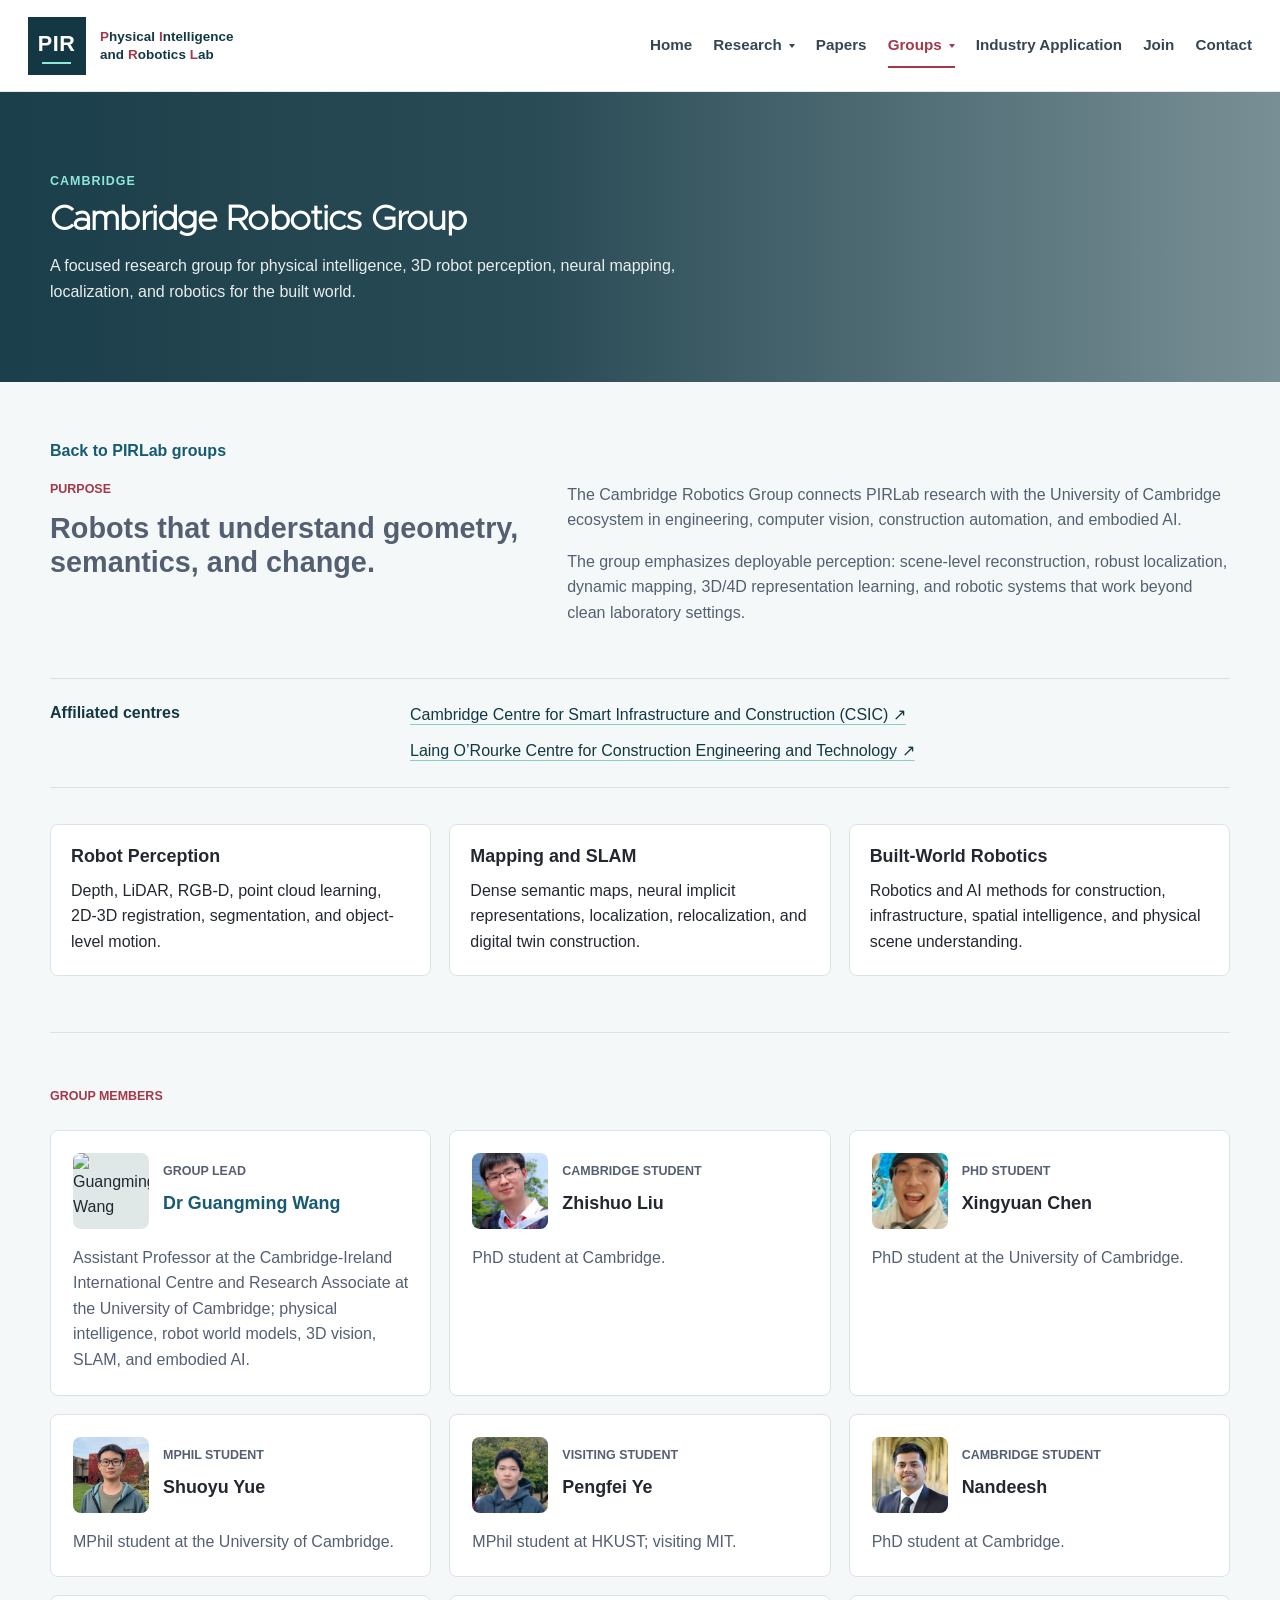
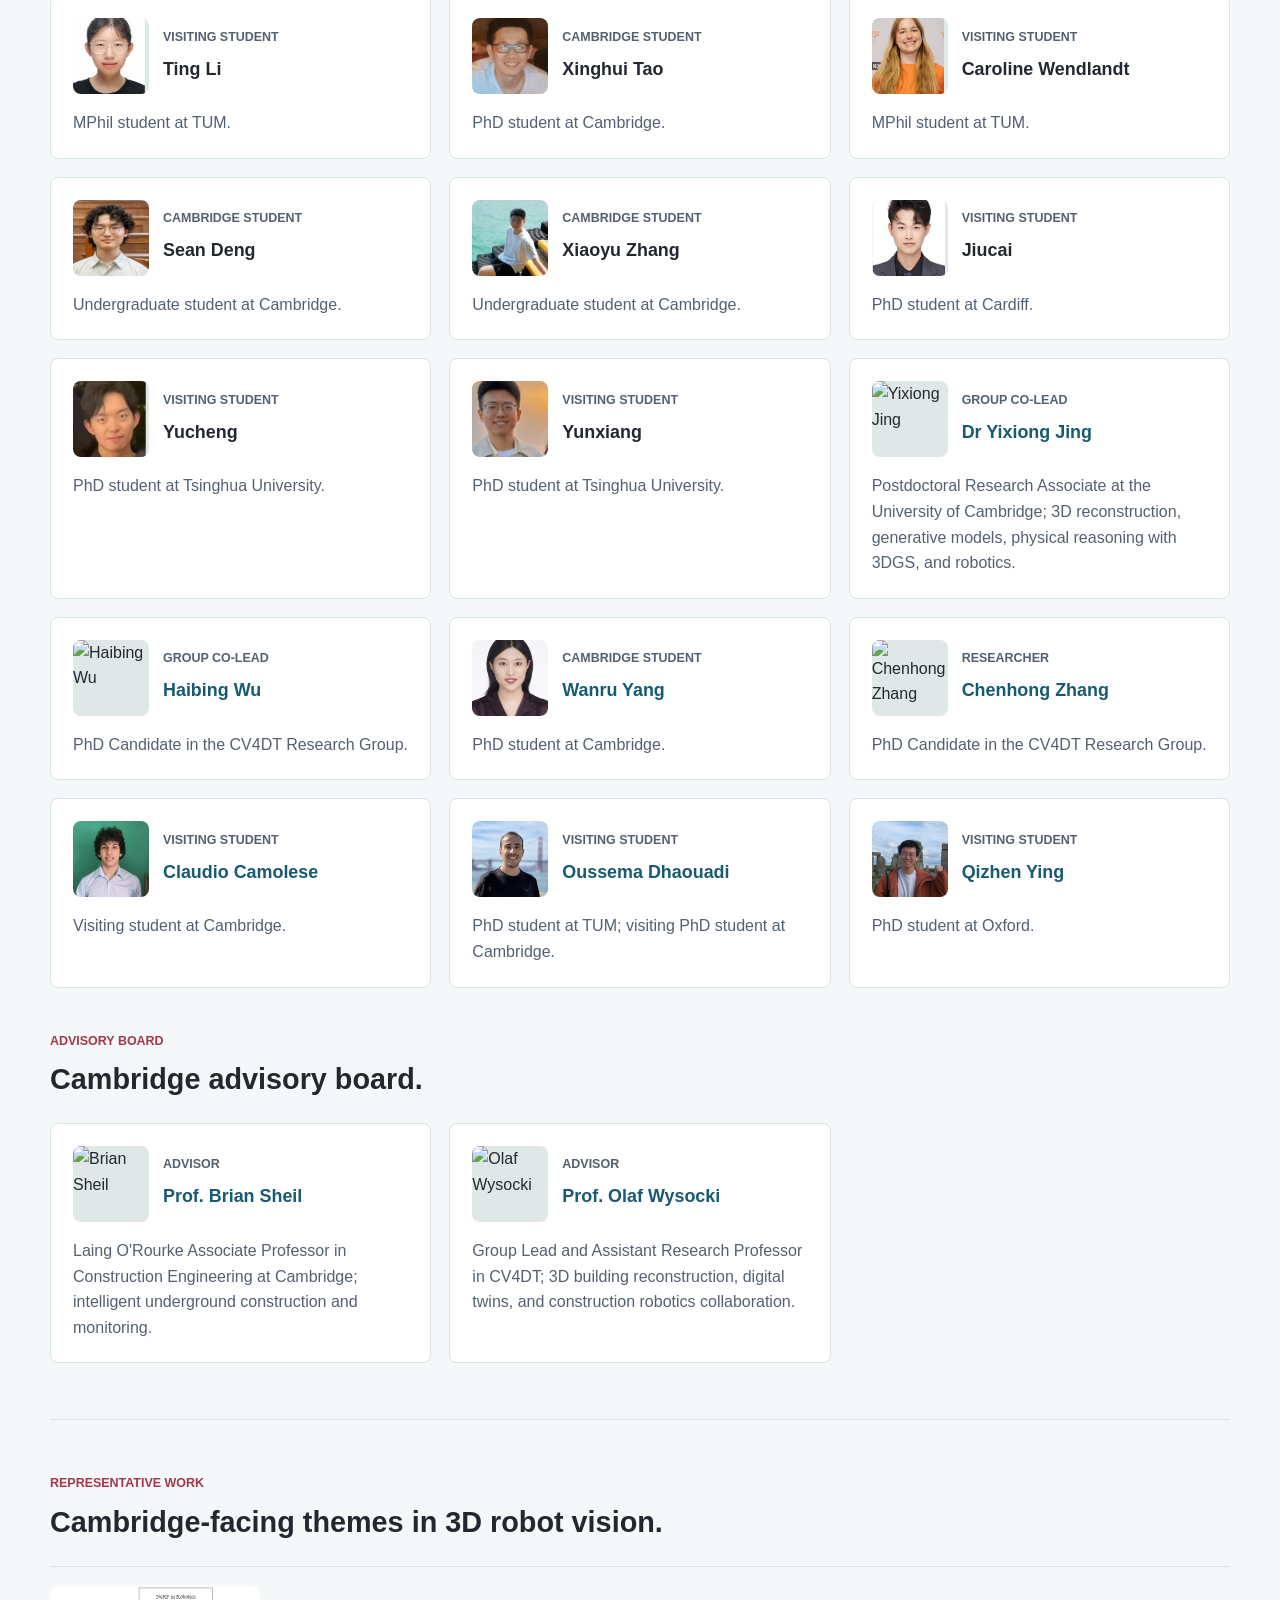
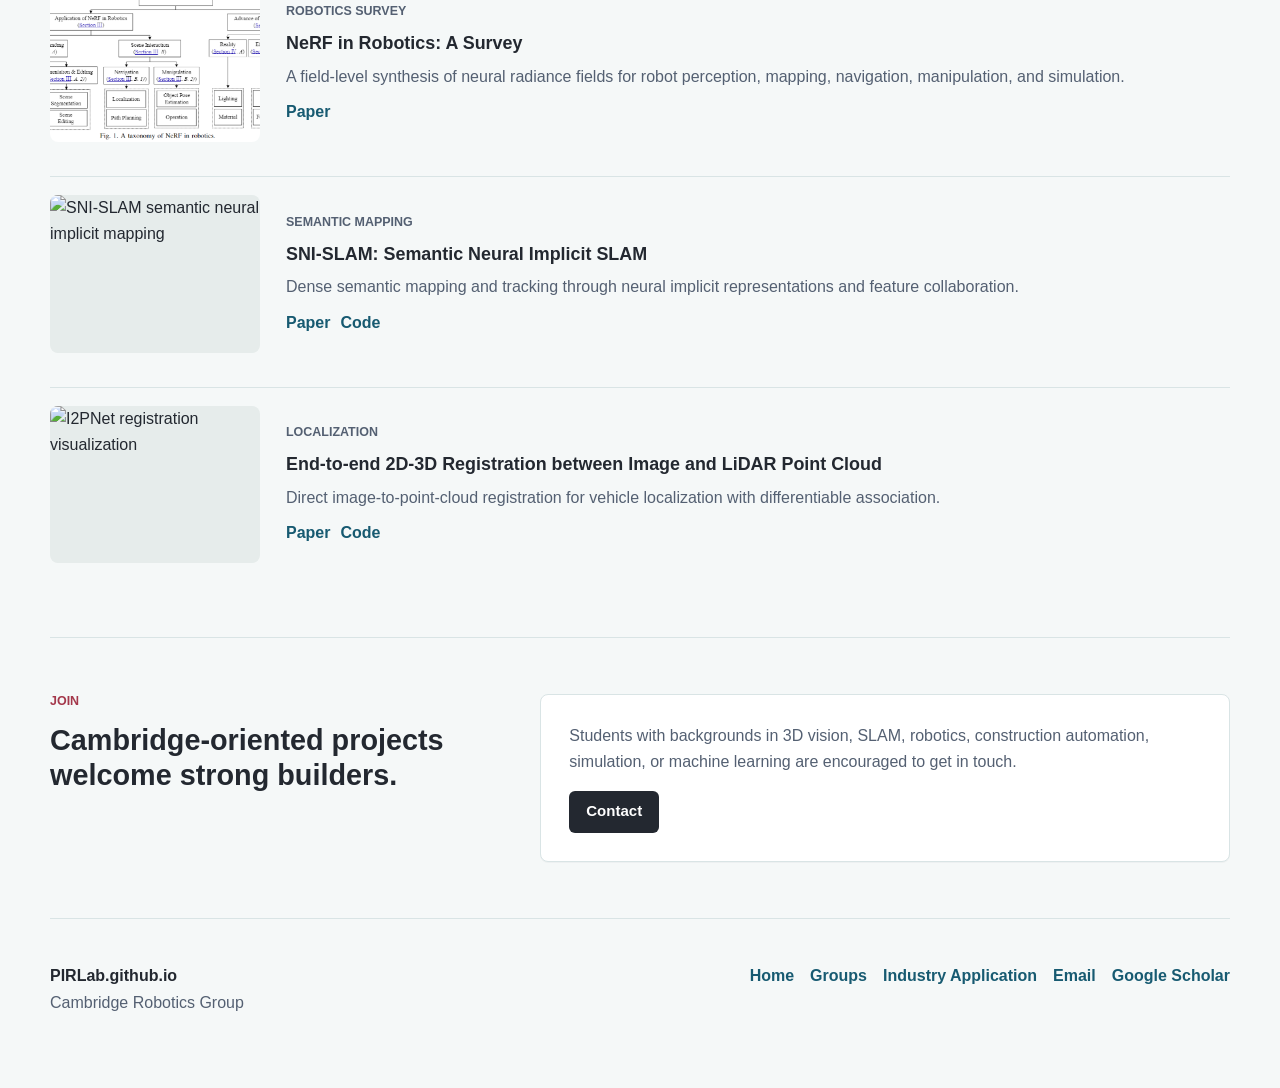
==== cambridge/index.html @ 80511857 "Refine interior page layouts" ====
<!doctype html>
<html lang="en">
<head>
  <meta charset="utf-8">
  <meta name="viewport" content="width=device-width, initial-scale=1">
  <title>Cambridge Robotics Group | PIRLab</title>
  <meta name="description" content="PIRLab Cambridge Robotics Group: 3D robot perception, mapping, localization, construction automation, and physical intelligence.">
  <link rel="icon" type="image/jpg" href="../imgs/UOC_icon.jpg">
  <link rel="stylesheet" href="../site.css?v=interior-layout-20261105">
  <script src="../nav.js" defer></script>
</head>
<body class="page-body">
  <header class="site-header">
    <a class="brand" href="../index.html" aria-label="PIRLab home">
      <span class="brand-mark">PIR</span>
      <span class="brand-text"><span class="brand-name"><b>P</b>hysical <b>I</b>ntelligence</span><span class="brand-name">and <b>R</b>obotics <b>L</b>ab</span></span>
    </a>
    <nav class="site-nav" aria-label="Primary navigation">
      <a href="../index.html">Home</a>
      <details class="nav-dropdown">
        <summary>Research</summary>
        <div class="nav-menu">
          <a href="../research/index.html">Overview</a>
          <a href="../research/stellar-vla/index.html">Stellar VLA</a>
          <a href="../research/roboflow4d/index.html">RoboFlow4D</a>
          <a href="../research/hear/index.html">HEAR</a>
        </div>
      </details>
      <a href="../papers/index.html">Papers</a>
      <details class="nav-dropdown">
        <summary class="nav-current" aria-current="page">Groups</summary>
        <div class="nav-menu">
          <a href="../groups/index.html">Overview</a>
          <a href="../cambridge/index.html">Cambridge Robotics Group</a>
          <a href="../ireland/index.html">Cambridge-Ireland Centre</a>
          <a href="../sjtu/index.html">SJTU Research Group</a>
        </div>
      </details>
      <a href="../industry/index.html">Industry Application</a>
      <a href="../join/index.html">Join</a>
      <a href="../contact/index.html">Contact</a>
    </nav>
  </header>

  <main>
    <section class="page-hero" style="background-image: url('../imgs/research-projects/roboflow4d-pipeline.png');">
      <div class="page-hero-content">
        <p class="eyebrow">Cambridge</p>
        <h1>Cambridge Robotics Group</h1>
        <p class="hero-copy">A focused research group for physical intelligence, 3D robot perception, neural mapping, localization, and robotics for the built world.</p>
      </div>
    </section>

    <section class="section">
      <a class="back-link" href="../groups/index.html">Back to PIRLab groups</a>
      <div class="page-summary">
        <div class="section-header">
          <p class="eyebrow">Purpose</p>
          <h2>Robots that understand geometry, semantics, and change.</h2>
        </div>
        <div>
          <p>The Cambridge Robotics Group connects PIRLab research with the University of Cambridge ecosystem in engineering, computer vision, construction automation, and embodied AI.</p>
          <p>The group emphasizes deployable perception: scene-level reconstruction, robust localization, dynamic mapping, 3D/4D representation learning, and robotic systems that work beyond clean laboratory settings.</p>
        </div>
      </div>
      <div class="affiliations" aria-labelledby="affiliations-title">
        <h2 id="affiliations-title">Affiliated centres</h2>
        <ul>
          <li><a href="https://www-smartinfrastructure.eng.cam.ac.uk/">Cambridge Centre for Smart Infrastructure and Construction (CSIC) <span aria-hidden="true">↗</span></a></li>
          <li><a href="https://www.construction.cam.ac.uk/">Laing O’Rourke Centre for Construction Engineering and Technology <span aria-hidden="true">↗</span></a></li>
        </ul>
      </div>
      <div class="focus-list">
        <div class="focus-item">
          <h3>Robot Perception</h3>
          <p>Depth, LiDAR, RGB-D, point cloud learning, 2D-3D registration, segmentation, and object-level motion.</p>
        </div>
        <div class="focus-item">
          <h3>Mapping and SLAM</h3>
          <p>Dense semantic maps, neural implicit representations, localization, relocalization, and digital twin construction.</p>
        </div>
        <div class="focus-item">
          <h3>Built-World Robotics</h3>
          <p>Robotics and AI methods for construction, infrastructure, spatial intelligence, and physical scene understanding.</p>
        </div>
      </div>
    </section>

    <section class="section">
      <div class="section-header wide">
        <p class="eyebrow">Group Members</p>
      </div>
      <div class="people-grid">
        <article class="person-card">
          <div class="person-top">
            <img src="https://cv4dt.github.io/author/dr-guangming-wang/avatar_hu_804058e6309bee9e.jpg" alt="Guangming Wang" loading="lazy">
            <div>
              <p class="paper-area">Group Lead</p>
              <h3><a href="https://cv4dt.github.io/author/dr-guangming-wang/">Dr Guangming Wang</a></h3>
            </div>
          </div>
          <p>Assistant Professor at the Cambridge-Ireland International Centre and Research Associate at the University of Cambridge; physical intelligence, robot world models, 3D vision, SLAM, and embodied AI.</p>
        </article>
        <article class="person-card">
          <div class="person-top">
            <img src="../members/cambridge-zhishuo.png" alt="Zhishuo Liu" loading="lazy">
            <div>
              <p class="paper-area">Cambridge Student</p>
              <h3>Zhishuo Liu</h3>
            </div>
          </div>
          <p>PhD student at Cambridge.</p>
        </article>
        <article class="person-card"><div class="person-top"><img src="../members/xingyuan-chen.png" alt="Xingyuan Chen" loading="lazy"><div><p class="paper-area">PhD Student</p><h3>Xingyuan Chen</h3></div></div><p>PhD student at the University of Cambridge.</p></article>
        <article class="person-card"><div class="person-top"><img src="../members/shuoyu-yue.jpeg" alt="Shuoyu Yue" loading="lazy"><div><p class="paper-area">MPhil Student</p><h3>Shuoyu Yue</h3></div></div><p>MPhil student at the University of Cambridge.</p></article>
        <article class="person-card"><div class="person-top"><img src="../members/pengfei-ye.png" alt="Pengfei Ye" loading="lazy"><div><p class="paper-area">Visiting Student</p><h3>Pengfei Ye</h3></div></div><p>MPhil student at HKUST; visiting MIT.</p></article>
        <article class="person-card">
          <div class="person-top">
            <img src="../members/cambridge-nandeesh.jpeg" alt="Nandeesh" loading="lazy">
            <div>
              <p class="paper-area">Cambridge Student</p>
              <h3>Nandeesh</h3>
            </div>
          </div>
          <p>PhD student at Cambridge.</p>
        </article>
        <article class="person-card">
          <div class="person-top">
            <img src="../members/cambridge-ting-li.png" alt="Ting Li" loading="lazy">
            <div>
              <p class="paper-area">Visiting Student</p>
              <h3>Ting Li</h3>
            </div>
          </div>
          <p>MPhil student at TUM.</p>
        </article>
        <article class="person-card">
          <div class="person-top">
            <img src="../members/cambridge-xinghui.png" alt="Xinghui Tao" loading="lazy">
            <div>
              <p class="paper-area">Cambridge Student</p>
              <h3>Xinghui Tao</h3>
            </div>
          </div>
          <p>PhD student at Cambridge.</p>
        </article>
        <article class="person-card">
          <div class="person-top">
            <img src="../members/cambridge-caroline.png" alt="Caroline Wendlandt" loading="lazy">
            <div>
              <p class="paper-area">Visiting Student</p>
              <h3>Caroline Wendlandt</h3>
            </div>
          </div>
          <p>MPhil student at TUM.</p>
        </article>
        <article class="person-card">
          <div class="person-top">
            <img src="../members/cambridge-sean.png" alt="Sean Deng" loading="lazy">
            <div>
              <p class="paper-area">Cambridge Student</p>
              <h3>Sean Deng</h3>
            </div>
          </div>
          <p>Undergraduate student at Cambridge.</p>
        </article>
        <article class="person-card">
          <div class="person-top">
            <img src="../members/cambridge-xiaoyu.jpeg" alt="Xiaoyu Zhang" loading="lazy">
            <div>
              <p class="paper-area">Cambridge Student</p>
              <h3>Xiaoyu Zhang</h3>
            </div>
          </div>
          <p>Undergraduate student at Cambridge.</p>
        </article>
        <article class="person-card">
          <div class="person-top">
            <img src="../members/cambridge-jiucai.png" alt="Jiucai" loading="lazy">
            <div>
              <p class="paper-area">Visiting Student</p>
              <h3>Jiucai</h3>
            </div>
          </div>
          <p>PhD student at Cardiff.</p>
        </article>
        <article class="person-card">
          <div class="person-top">
            <img src="../members/cambridge-yucheng.png" alt="Yucheng" loading="lazy">
            <div>
              <p class="paper-area">Visiting Student</p>
              <h3>Yucheng</h3>
            </div>
          </div>
          <p>PhD student at Tsinghua University.</p>
        </article>
        <article class="person-card">
          <div class="person-top">
            <img src="../members/cambridge-yunxiang.png" alt="Yunxiang" loading="lazy">
            <div>
              <p class="paper-area">Visiting Student</p>
              <h3>Yunxiang</h3>
            </div>
          </div>
          <p>PhD student at Tsinghua University.</p>
        </article>
        <article class="person-card">
          <div class="person-top">
            <img src="https://cv4dt.github.io/author/dr-yixiong-jing/avatar_hu_12033c3a55943e00.jpg" alt="Yixiong Jing" loading="lazy">
            <div>
              <p class="paper-area">Group Co-Lead</p>
              <h3><a href="https://cv4dt.github.io/author/dr-yixiong-jing/">Dr Yixiong Jing</a></h3>
            </div>
          </div>
          <p>Postdoctoral Research Associate at the University of Cambridge; 3D reconstruction, generative models, physical reasoning with 3DGS, and robotics.</p>
        </article>
        <article class="person-card">
          <div class="person-top">
            <img src="https://cv4dt.github.io/author/haibing-wu/avatar_hu_262a100f9432b867.jpg" alt="Haibing Wu" loading="lazy">
            <div>
              <p class="paper-area">Group Co-Lead</p>
              <h3><a href="https://cv4dt.github.io/author/haibing-wu/">Haibing Wu</a></h3>
            </div>
          </div>
          <p>PhD Candidate in the CV4DT Research Group.</p>
        </article>
        <article class="person-card">
          <div class="person-top">
            <img src="../members/cambridge-wanru.jpeg" alt="Wanru Yang" loading="lazy">
            <div>
              <p class="paper-area">Cambridge Student</p>
              <h3><a href="https://cv4dt.github.io/author/wanru-yang/">Wanru Yang</a></h3>
            </div>
          </div>
          <p>PhD student at Cambridge.</p>
        </article>
        <article class="person-card">
          <div class="person-top">
            <img src="https://cv4dt.github.io/author/chenhong-zhang/avatar_hu_38dfe75a04b08e99.jpg" alt="Chenhong Zhang" loading="lazy">
            <div>
              <p class="paper-area">Researcher</p>
              <h3><a href="https://cv4dt.github.io/author/chenhong-zhang/">Chenhong Zhang</a></h3>
            </div>
          </div>
          <p>PhD Candidate in the CV4DT Research Group.</p>
        </article>
        <article class="person-card">
          <div class="person-top">
            <img src="../members/cambridge-claudio.png" alt="Claudio Camolese" loading="lazy">
            <div>
              <p class="paper-area">Visiting Student</p>
              <h3><a href="https://cv4dt.github.io/author/claudio-camolese/">Claudio Camolese</a></h3>
            </div>
          </div>
          <p>Visiting student at Cambridge.</p>
        </article>
        <article class="person-card">
          <div class="person-top">
            <img src="../members/cambridge-oussema.png" alt="Oussema Dhaouadi" loading="lazy">
            <div>
              <p class="paper-area">Visiting Student</p>
              <h3><a href="https://cv4dt.github.io/author/oussema-dhaouadi/">Oussema Dhaouadi</a></h3>
            </div>
          </div>
          <p>PhD student at TUM; visiting PhD student at Cambridge.</p>
        </article>
        <article class="person-card">
          <div class="person-top">
            <img src="../members/cambridge-qizhen.png" alt="Qizhen Ying" loading="lazy">
            <div>
              <p class="paper-area">Visiting Student</p>
              <h3><a href="https://cv4dt.github.io/author/qizhen-ying/">Qizhen Ying</a></h3>
            </div>
          </div>
          <p>PhD student at Oxford.</p>
        </article>
      </div>

      <div class="section-header wide">
        <p class="eyebrow">Advisory Board</p>
        <h2>Cambridge advisory board.</h2>
      </div>
      <div class="people-grid">
        <article class="person-card">
          <div class="person-top">
            <img src="https://www.jesus.cam.ac.uk/sites/default/files/styles/person/public/profile/brian_sheil.jpg?h=a26743ac&amp;itok=td-2eaQh" alt="Brian Sheil" loading="lazy">
            <div>
              <p class="paper-area">Advisor</p>
              <h3><a href="https://www.jesus.cam.ac.uk/people/brian-sheil">Prof. Brian Sheil</a></h3>
            </div>
          </div>
          <p>Laing O'Rourke Associate Professor in Construction Engineering at Cambridge; intelligent underground construction and monitoring.</p>
        </article>
        <article class="person-card">
          <div class="person-top">
            <img src="https://cv4dt.github.io/author/dr-olaf-wysocki/avatar_hu_a4e7b0b94ee81e50.jpg" alt="Olaf Wysocki" loading="lazy">
            <div>
              <p class="paper-area">Advisor</p>
              <h3><a href="https://cv4dt.github.io/author/dr-olaf-wysocki/">Prof. Olaf Wysocki</a></h3>
            </div>
          </div>
          <p>Group Lead and Assistant Research Professor in CV4DT; 3D building reconstruction, digital twins, and construction robotics collaboration.</p>
        </article>
      </div>
    </section>

    <section class="section">
      <div class="section-header wide">
        <p class="eyebrow">Representative work</p>
        <h2>Cambridge-facing themes in 3D robot vision.</h2>
      </div>
      <div class="paper-list">
        <article class="paper">
          <img src="../imgs/nerf_in_robotics.png" alt="NeRF in Robotics survey graphic" loading="lazy">
          <div>
            <p class="paper-area">Robotics survey</p>
            <h3>NeRF in Robotics: A Survey</h3>
            <p>A field-level synthesis of neural radiance fields for robot perception, mapping, navigation, manipulation, and simulation.</p>
            <div class="link-row"><a href="https://arxiv.org/abs/2405.01333">Paper</a></div>
          </div>
        </article>
        <article class="paper">
          <img src="../imgs/sem_mapping.gif" alt="SNI-SLAM semantic neural implicit mapping" loading="lazy">
          <div>
            <p class="paper-area">Semantic mapping</p>
            <h3>SNI-SLAM: Semantic Neural Implicit SLAM</h3>
            <p>Dense semantic mapping and tracking through neural implicit representations and feature collaboration.</p>
            <div class="link-row"><a href="https://arxiv.org/abs/2311.11016">Paper</a><a href="https://github.com/IRMVLab/SNI-SLAM">Code</a></div>
          </div>
        </article>
        <article class="paper">
          <img src="../imgs/I2Pnet.gif" alt="I2PNet registration visualization" loading="lazy">
          <div>
            <p class="paper-area">Localization</p>
            <h3>End-to-end 2D-3D Registration between Image and LiDAR Point Cloud</h3>
            <p>Direct image-to-point-cloud registration for vehicle localization with differentiable association.</p>
            <div class="link-row"><a href="https://ieeexplore.ieee.org/abstract/document/11078010/">Paper</a><a href="https://github.com/IRMVLab/I2PNet">Code</a></div>
          </div>
        </article>
      </div>
    </section>

    <section class="section split">
      <div class="section-header">
        <p class="eyebrow">Join</p>
        <h2>Cambridge-oriented projects welcome strong builders.</h2>
      </div>
      <div class="callout">
        <p>Students with backgrounds in 3D vision, SLAM, robotics, construction automation, simulation, or machine learning are encouraged to get in touch.</p>
        <a class="button dark" href="mailto:gw462@cam.ac.uk?subject=Cambridge%20Robotics%20Group">Contact</a>
      </div>
    </section>
  </main>

  <footer class="site-footer">
    <div>
      <p class="footer-brand">PIRLab.github.io</p>
      <p>Cambridge Robotics Group</p>
    </div>
    <div class="footer-links">
      <a href="../index.html">Home</a>
      <a href="../groups/index.html">Groups</a>
      <a href="../industry/index.html">Industry Application</a>
      <a href="mailto:gw462@cam.ac.uk">Email</a>
      <a href="https://scholar.google.com.hk/citations?user=GGHfHSIAAAAJ&hl=en">Google Scholar</a>
    </div>
  </footer>
</body>
</html>
---- site.css ----
@font-face {
  font-family: "Metropolis PIR";
  src: url("fonts/Metropolis-ExtraLight.otf") format("opentype");
  font-weight: 300;
  font-style: normal;
  font-display: swap;
}

:root {
  --ink: #181a1f;
  --muted: #5c636d;
  --paper: #f7f8f7;
  --surface: #ffffff;
  --line: #dde2e1;
  --red: #ba382b;
  --teal: #007c89;
  --green: #3f6b43;
  --blue: #2d5ca8;
  --shadow: 0 18px 45px rgba(16, 24, 32, 0.12);
}

* {
  box-sizing: border-box;
}

html {
  scroll-behavior: smooth;
}

body {
  margin: 0;
  background: var(--paper);
  color: var(--ink);
  font-family: "Inter", "Segoe UI", Arial, sans-serif;
  font-size: 16px;
  line-height: 1.6;
}

img {
  display: block;
  max-width: 100%;
}

a {
  color: inherit;
  text-decoration: none;
}

a:hover,
a:focus-visible {
  color: var(--red);
}

.site-header {
  position: sticky;
  top: 0;
  z-index: 10;
  display: flex;
  align-items: center;
  justify-content: space-between;
  gap: 24px;
  min-height: 72px;
  padding: 14px max(24px, calc((100vw - 1180px) / 2));
  border-bottom: 1px solid rgba(221, 226, 225, 0.82);
  background: rgba(247, 248, 247, 0.94);
  backdrop-filter: blur(12px);
}

.brand {
  display: inline-flex;
  align-items: center;
  gap: 12px;
  min-width: 0;
  font-weight: 700;
}

.brand-mark {
  display: inline-grid;
  place-items: center;
  width: 46px;
  height: 38px;
  border: 1px solid var(--ink);
  border-radius: 6px;
  background: var(--ink);
  color: #fff;
  font-size: 0.84rem;
  letter-spacing: 0;
}

.brand-text {
  max-width: 300px;
  overflow: hidden;
  color: var(--ink);
  font-size: 0.94rem;
  line-height: 1.2;
  text-overflow: ellipsis;
  white-space: nowrap;
}

.site-nav {
  display: flex;
  align-items: center;
  justify-content: flex-end;
  gap: 22px;
  color: var(--muted);
  font-size: 0.92rem;
  font-weight: 600;
}

.site-nav > a,
.nav-dropdown summary {
  display: inline-flex;
  align-items: center;
  min-height: 34px;
}

.nav-dropdown {
  position: relative;
}

.nav-dropdown summary {
  gap: 6px;
  cursor: pointer;
  list-style: none;
}

.nav-dropdown summary::-webkit-details-marker {
  display: none;
}

.nav-dropdown summary:hover,
.nav-dropdown summary:focus-visible {
  color: var(--red);
}

.nav-dropdown summary::after {
  width: 0;
  height: 0;
  border-top: 5px solid currentColor;
  border-right: 4px solid transparent;
  border-left: 4px solid transparent;
  content: "";
}

.nav-menu {
  position: absolute;
  top: calc(100% + 8px);
  right: 0;
  display: grid;
  min-width: 230px;
  padding: 8px;
  border: 1px solid var(--line);
  border-radius: 8px;
  background: var(--surface);
  box-shadow: var(--shadow);
}

.nav-menu a {
  padding: 8px 10px;
  border-radius: 6px;
  color: var(--ink);
  white-space: nowrap;
}

.nav-menu a:hover,
.nav-menu a:focus-visible {
  background: rgba(186, 56, 43, 0.08);
  color: var(--red);
}

.nav-dropdown:not([open]) .nav-menu {
  display: none;
}

.hero,
.page-hero {
  position: relative;
  display: flex;
  align-items: flex-end;
  min-height: 72svh;
  padding: 112px max(24px, calc((100vw - 1180px) / 2)) 72px;
  overflow: hidden;
  color: #fff;
  background-color: #dfe7e7;
  background-image: url("imgs/nerf_in_robotics.png");
  background-position: center;
  background-size: cover;
}

.hero::before,
.page-hero::before {
  position: absolute;
  inset: 0;
  z-index: 1;
  background: linear-gradient(90deg, rgba(9, 13, 19, 0.86) 0%, rgba(9, 13, 19, 0.56) 46%, rgba(9, 13, 19, 0.12) 100%);
  content: "";
}

.hero-media {
  position: absolute;
  inset: 0;
  width: 100%;
  height: 100%;
  object-fit: cover;
}

.page-hero {
  min-height: 54svh;
}

.join-hero {
  min-height: 38svh;
  padding-bottom: 44px;
  background-position: center 72%;
}

.hero-content,
.page-hero-content {
  position: relative;
  z-index: 2;
  width: min(860px, 100%);
}

.eyebrow {
  margin: 0 0 14px;
  color: var(--red);
  font-size: 0.78rem;
  font-weight: 800;
  letter-spacing: 0;
  line-height: 1.2;
  text-transform: uppercase;
}

.hero .eyebrow,
.page-hero .eyebrow {
  color: #ffcfbd;
}

h1,
h2,
h3,
p {
  margin-top: 0;
}

h1 {
  max-width: 940px;
  margin-bottom: 24px;
  font-family: "Metropolis PIR", "Segoe UI", Arial, sans-serif;
  font-size: 6.1rem;
  font-weight: 300;
  letter-spacing: 0;
  line-height: 0.96;
}

h2 {
  margin-bottom: 0;
  font-size: 2.35rem;
  font-weight: 760;
  letter-spacing: 0;
  line-height: 1.08;
}

h3 {
  margin-bottom: 10px;
  font-size: 1.25rem;
  line-height: 1.2;
}

.hero-copy {
  max-width: 690px;
  margin-bottom: 30px;
  color: rgba(255, 255, 255, 0.9);
  font-size: 1.2rem;
  line-height: 1.55;
}

.hero-actions,
.link-row {
  display: flex;
  flex-wrap: wrap;
  align-items: center;
  gap: 10px;
}

.section-actions {
  margin-top: 24px;
}

.button {
  display: inline-flex;
  align-items: center;
  justify-content: center;
  min-height: 42px;
  padding: 10px 16px;
  border: 1px solid transparent;
  border-radius: 6px;
  font-size: 0.94rem;
  font-weight: 750;
  line-height: 1.1;
}

.button.light {
  background: #fff;
  color: var(--ink);
}

.button.dark {
  background: var(--ink);
  color: #fff;
}

.button.outline-light {
  border-color: rgba(255, 255, 255, 0.72);
  color: #fff;
}

.button:hover,
.button:focus-visible {
  border-color: var(--red);
  color: var(--red);
}

.section {
  width: min(1180px, calc(100% - 48px));
  margin: 0 auto;
  padding: 82px 0;
  border-bottom: 1px solid var(--line);
}

.section.intro,
.section.split {
  display: grid;
  grid-template-columns: minmax(260px, 0.85fr) minmax(0, 1.35fr);
  gap: 56px;
  align-items: start;
}

.section-header {
  max-width: 760px;
}

.section-header.wide {
  max-width: 960px;
  margin-bottom: 34px;
}

.overview-copy {
  display: grid;
  grid-template-columns: repeat(2, minmax(0, 1fr));
  gap: 34px;
  max-width: 1040px;
  margin-bottom: 30px;
  color: var(--muted);
}

.direction-flow {
  display: grid;
  grid-template-columns: repeat(3, minmax(0, 1fr));
  gap: 28px;
}

.direction-card {
  position: relative;
  display: block;
  min-height: 245px;
  padding: 26px;
  border: 1px solid var(--line);
  border-radius: 8px;
  background: var(--surface);
  box-shadow: 0 1px 0 rgba(16, 24, 32, 0.03);
}

.direction-card:not(:last-child)::after {
  position: absolute;
  top: 50%;
  right: -24px;
  z-index: 2;
  display: grid;
  width: 20px;
  height: 20px;
  place-items: center;
  border: 1px solid var(--line);
  border-radius: 50%;
  background: var(--paper);
  color: var(--green);
  content: "\2192";
  font-size: 0.82rem;
  font-weight: 900;
  line-height: 1;
  transform: translateY(-50%);
}

.direction-card:hover,
.direction-card:focus-visible {
  border-color: var(--red);
  box-shadow: var(--shadow);
  color: inherit;
}

.direction-card p {
  color: var(--muted);
}

.direction-card p:last-child {
  margin-bottom: 0;
}

.intro-copy {
  columns: 2;
  column-gap: 42px;
  color: var(--muted);
  font-size: 1.02rem;
}

.intro-copy p {
  break-inside: avoid;
}

.research-grid,
.group-grid,
.metrics-grid {
  display: grid;
  grid-template-columns: repeat(3, minmax(0, 1fr));
  gap: 18px;
}

.content-grid {
  display: grid;
  grid-template-columns: repeat(2, minmax(0, 1fr));
  gap: 18px;
}

.research-card,
.group-card,
.metric,
.callout {
  border: 1px solid var(--line);
  border-radius: 8px;
  background: var(--surface);
  box-shadow: 0 1px 0 rgba(16, 24, 32, 0.03);
}

.research-card {
  overflow: hidden;
}

.research-card img,
.research-card video {
  width: 100%;
  height: 210px;
  object-fit: cover;
  background: #dfe7e7;
}

.research-card video {
  display: block;
}

.research-card div {
  padding: 24px;
}

.research-card p,
.group-card p,
.paper p,
.callout p,
.leader p,
.metric p {
  color: var(--muted);
}

.research-card a,
.link-row a,
.footer-links a {
  color: var(--blue);
  font-weight: 750;
}

.topic-index,
.group-card span,
.paper-area {
  display: block;
  margin-bottom: 10px;
  color: var(--teal);
  font-size: 0.78rem;
  font-weight: 820;
  letter-spacing: 0;
  text-transform: uppercase;
}

.leader {
  display: grid;
  grid-template-columns: 190px minmax(0, 1fr);
  gap: 28px;
  align-items: start;
}

.leader img {
  width: 190px;
  aspect-ratio: 1;
  border-radius: 8px;
  object-fit: cover;
  box-shadow: var(--shadow);
}

.paper-list {
  display: grid;
  gap: 16px;
  margin-top: 18px;
}

.paper-list + .paper-list {
  margin-top: 32px;
}

.paper {
  display: grid;
  grid-template-columns: 210px minmax(0, 1fr);
  gap: 26px;
  align-items: center;
  padding: 18px 0;
  border-top: 1px solid var(--line);
}

.paper img {
  width: 210px;
  aspect-ratio: 4 / 3;
  border-radius: 8px;
  object-fit: cover;
  background: #e6eceb;
}

.paper h3 {
  margin-bottom: 8px;
  font-size: 1.16rem;
}

.paper p {
  margin-bottom: 10px;
}

.selected-work-grid,
.case-grid,
.member-grid {
  display: grid;
  grid-template-columns: repeat(3, minmax(0, 1fr));
  gap: 18px;
}

.selected-work-grid {
  grid-template-columns: repeat(2, minmax(0, 1fr));
}

.selected-work-grid.three {
  grid-template-columns: repeat(3, minmax(0, 1fr));
}

.project-media-grid {
  display: grid;
  grid-template-columns: repeat(3, minmax(0, 1fr));
  gap: 18px;
}

.project-media-grid.four {
  grid-template-columns: repeat(4, minmax(0, 1fr));
}

.selected-work-card,
.case-card,
.member-card {
  overflow: hidden;
  border: 1px solid var(--line);
  border-radius: 8px;
  background: var(--surface);
}

.selected-work-card img,
.selected-work-card video {
  width: 100%;
  aspect-ratio: 16 / 9;
  object-fit: cover;
  background: #dfe7e7;
}

.selected-work-card video {
  display: block;
}

.selected-work-copy,
.case-card,
.member-card {
  padding: 22px;
}

.people-grid,
.alumni-grid {
  display: grid;
  grid-template-columns: repeat(3, minmax(0, 1fr));
  gap: 18px;
}

.people-grid + .section-header,
.alumni-grid + .section-header {
  margin-top: 46px;
}

.person-card,
.alumni-card {
  padding: 22px;
  border: 1px solid var(--line);
  border-radius: 8px;
  background: var(--surface);
}

.person-top {
  display: flex;
  align-items: center;
  gap: 14px;
  margin-bottom: 16px;
}

.person-top img,
.avatar-initials {
  flex: 0 0 auto;
  width: 76px;
  height: 76px;
  border-radius: 8px;
  background: #dfe7e7;
  object-fit: cover;
}

.avatar-initials {
  display: inline-grid;
  place-items: center;
  background: var(--ink);
  color: #fff;
  font-weight: 850;
}

.person-card h3,
.alumni-card h3 {
  margin-bottom: 4px;
}

.person-card p,
.alumni-card p {
  color: var(--muted);
}

.person-card a,
.alumni-card a {
  color: var(--blue);
  font-weight: 750;
}

.person-card p:last-child,
.alumni-card p:last-child {
  margin-bottom: 0;
}

.selected-work-copy p,
.case-card p,
.member-card p,
.publication-list p {
  color: var(--muted);
}

.selected-work-copy h3,
.case-card h3,
.member-card h3 {
  margin-bottom: 8px;
}

.publication-list {
  display: grid;
  gap: 0;
  margin: 24px 0 0;
  padding: 0;
  list-style: none;
  border-top: 1px solid var(--line);
}

.publication-list li {
  display: grid;
  grid-template-columns: 92px minmax(0, 1fr);
  gap: 20px;
  padding: 18px 0;
  border-bottom: 1px solid var(--line);
}

.pub-year {
  display: inline-flex;
  align-items: center;
  justify-content: center;
  width: 76px;
  min-height: 32px;
  border: 1px solid var(--line);
  border-radius: 6px;
  background: var(--surface);
  color: var(--green);
  font-size: 0.82rem;
  font-weight: 850;
  line-height: 1;
}

.pub-kind {
  display: inline-flex;
  margin-bottom: 8px;
  color: var(--teal);
  font-size: 0.76rem;
  font-weight: 820;
  letter-spacing: 0;
  text-transform: uppercase;
}

.publication-list strong {
  display: block;
  margin-bottom: 6px;
  color: var(--ink);
  line-height: 1.28;
}

.publication-list a {
  color: var(--blue);
}

.publication-list p {
  margin-bottom: 0;
}

.publication-list .pub-venue {
  margin-top: 6px;
  color: var(--green);
  font-weight: 700;
}

.publication-list .pub-links {
  display: flex;
  flex-wrap: wrap;
  gap: 10px;
  margin-top: 8px;
  font-weight: 750;
}

.result-table-wrap {
  overflow-x: auto;
  border: 1px solid var(--line);
  border-radius: 8px;
  background: var(--surface);
}

.result-table {
  width: 100%;
  min-width: 720px;
  border-collapse: collapse;
  font-size: 0.92rem;
}

.result-table th,
.result-table td {
  padding: 12px 14px;
  border-bottom: 1px solid var(--line);
  text-align: left;
  white-space: nowrap;
}

.result-table th {
  color: var(--green);
  font-weight: 850;
}

.result-table tr:last-child td {
  border-bottom: 0;
}

.group-card {
  min-height: 245px;
  padding: 26px;
  transition: transform 160ms ease, box-shadow 160ms ease, border-color 160ms ease;
}

.group-card:hover,
.group-card:focus-visible {
  border-color: var(--red);
  box-shadow: var(--shadow);
  color: inherit;
  transform: translateY(-2px);
}

.callout {
  padding: 28px;
}

.timeline {
  display: grid;
  gap: 0;
  margin: 30px 0 0;
  padding: 0;
  list-style: none;
  border-top: 1px solid var(--line);
}

.timeline li {
  display: grid;
  grid-template-columns: 120px minmax(0, 1fr);
  gap: 22px;
  padding: 18px 0;
  border-bottom: 1px solid var(--line);
}

.timeline time {
  color: var(--green);
  font-weight: 800;
}

.site-footer {
  display: flex;
  justify-content: space-between;
  gap: 24px;
  width: min(1180px, calc(100% - 48px));
  margin: 0 auto;
  padding: 44px 0 56px;
  color: var(--muted);
}

.footer-brand {
  margin-bottom: 2px;
  color: var(--ink);
  font-weight: 850;
}

.footer-links {
  display: flex;
  flex-wrap: wrap;
  justify-content: flex-end;
  gap: 16px;
}

.page-body .section:first-of-type {
  border-top: 0;
}

.page-summary {
  display: grid;
  grid-template-columns: 1fr 1fr;
  gap: 38px;
  color: var(--muted);
}

.focus-list {
  display: grid;
  grid-template-columns: repeat(3, minmax(0, 1fr));
  gap: 18px;
  margin-top: 30px;
}

.focus-item {
  padding: 22px;
  border: 1px solid var(--line);
  border-radius: 8px;
  background: var(--surface);
}

.metric {
  padding: 22px;
}

.metric strong {
  display: block;
  margin-bottom: 8px;
  color: var(--ink);
  font-size: 1.65rem;
  line-height: 1;
}

.back-link {
  display: inline-flex;
  margin-bottom: 18px;
  color: var(--blue);
  font-weight: 760;
}

.content-block {
  padding: 24px;
  border: 1px solid var(--line);
  border-radius: 8px;
  background: var(--surface);
}

.content-block p:last-child,
.focus-item p:last-child,
.callout p:last-child,
.metric p:last-child {
  margin-bottom: 0;
}

.nav-current {
  color: var(--ink);
}

@media (max-width: 940px) {
  .site-header {
    align-items: flex-start;
    flex-direction: column;
    gap: 12px;
    padding: 14px 24px;
  }

  .site-nav {
    width: 100%;
    justify-content: flex-start;
    flex-wrap: wrap;
    gap: 14px;
    padding-bottom: 4px;
  }

  .nav-menu {
    right: auto;
    left: 0;
  }

  h1 {
    font-size: 4rem;
  }

  h2 {
    font-size: 1.95rem;
  }

  .section.intro,
  .section.split,
  .leader,
  .page-summary,
  .overview-copy,
  .direction-flow {
    grid-template-columns: 1fr;
  }

  .direction-card:not(:last-child)::after {
    top: auto;
    right: 50%;
    bottom: -24px;
    transform: translateX(50%) rotate(90deg);
  }

  .intro-copy {
    columns: 1;
  }

  .research-grid,
  .group-grid,
  .metrics-grid,
  .focus-list,
  .content-grid,
  .selected-work-grid,
  .selected-work-grid.three,
  .project-media-grid,
  .project-media-grid.four,
  .case-grid,
  .member-grid,
  .people-grid,
  .alumni-grid {
    grid-template-columns: 1fr;
  }

  .paper {
    grid-template-columns: 160px minmax(0, 1fr);
  }

  .publication-list li {
    grid-template-columns: 1fr;
    gap: 8px;
  }

  .paper img {
    width: 160px;
  }
}

@media (max-width: 640px) {
  body {
    font-size: 15px;
  }

  .brand-text {
    max-width: 220px;
  }

  .hero,
  .page-hero {
    min-height: 64svh;
    padding: 112px 24px 48px;
  }

  .join-hero {
    min-height: 40svh;
    background-position: center 74%;
  }

  h1 {
    font-size: 2.75rem;
  }

  .hero-copy {
    font-size: 1rem;
  }

  .section {
    width: calc(100% - 32px);
    padding: 58px 0;
  }

  .paper {
    grid-template-columns: 1fr;
    gap: 14px;
  }

  .paper img {
    width: 100%;
  }

  .timeline li {
    grid-template-columns: 1fr;
    gap: 4px;
  }

  .site-footer {
    flex-direction: column;
    width: calc(100% - 32px);
  }

  .footer-links {
    justify-content: flex-start;
  }
}

/* Shared navigation and PIRLab identity. */
.site-header {
  min-height: 82px;
  gap: 28px;
  padding-top: 13px;
  padding-bottom: 13px;
  border-bottom: 1px solid #dfe3da;
  background: rgba(249, 248, 243, .97);
}
.brand { flex: 0 0 auto; gap: 11px; }
.brand-mark {
  position: relative;
  display: inline-flex;
  align-items: center;
  justify-content: center;
  width: 74px;
  height: 50px;
  border: 0;
  border-radius: 2px;
  background: #263a30;
  color: #fff;
  font-family: Georgia, 'Times New Roman', serif;
  font-size: 1.65rem;
  font-weight: 700;
  letter-spacing: -.07em;
  padding-right: 7px;
}
.brand-mark::after {
  position: absolute;
  right: 8px;
  bottom: 10px;
  width: 5px;
  height: 5px;
  border-radius: 50%;
  background: #d59079;
  content: '';
}
.brand-text {
  max-width: 220px;
  white-space: normal;
  overflow: visible;
  color: #2a3930;
  font-size: .94rem;
  font-weight: 700;
  letter-spacing: 0;
  line-height: 1.2;
}
.site-nav { gap: clamp(12px, 1.5vw, 21px); color: #5b665e; font-size: .81rem; font-weight: 650; }
.site-nav > a, .nav-dropdown summary { position: relative; min-height: 40px; white-space: nowrap; }
.site-nav > a:hover, .site-nav > a:focus-visible, .nav-dropdown summary:hover, .nav-dropdown summary:focus-visible { color: #9d4e3e; }
.site-nav > .nav-current, .nav-dropdown summary.nav-current { color: #263a30; }
.site-nav > .nav-current::after, .nav-dropdown summary.nav-current::before {
  position: absolute; right: 0; bottom: 1px; left: 0; height: 2px; background: #bd6955; content: '';
}
.nav-dropdown summary::after { border-top-width: 4px; border-right-width: 3px; border-left-width: 3px; }
.nav-menu { top: calc(100% + 4px); border: 1px solid #dce3da; border-radius: 2px; background: #fbfaf7; box-shadow: 0 12px 30px rgba(38, 58, 48, .12); }
.nav-menu a { border-radius: 0; }
.nav-menu a.nav-current { color: #9d4e3e; }
@media (max-width: 1100px) {
  .site-header { align-items: flex-start; flex-direction: column; gap: 8px; padding: 12px 24px; }
  .site-nav { width: 100%; justify-content: flex-start; flex-wrap: wrap; gap: 6px 17px; padding-bottom: 0; }
  .site-nav > a, .nav-dropdown summary { min-height: 32px; }
}
@media (max-width: 640px) {
  .site-header { position: relative; gap: 8px; padding: 12px 16px 10px; }
  .brand-mark { width: 68px; height: 46px; font-size: 1.5rem; }
  .brand-mark::after { right: 7px; bottom: 9px; }
  .brand-text { max-width: 205px; font-size: .94rem; }
  .site-nav { gap: 2px 15px; font-size: .75rem; }
  .site-nav > a, .nav-dropdown summary { min-height: 32px; }
}
@media (max-width: 1100px) {
  .site-nav > .nav-dropdown:last-of-type .nav-menu { left: auto; right: 0; }
}

/* Navigation and PIRLab wordmark */
.site-header {
  min-height: 92px;
  padding: 14px max(28px, calc((100vw - 1280px) / 2));
  gap: 26px;
  border-bottom: 1px solid #e8e9ea;
  background: rgba(255, 255, 255, .98);
}
.brand { display: inline-flex; gap: 14px; align-items: center; }
.brand-mark {
  width: 58px;
  height: 58px;
  flex: 0 0 58px;
  padding: 0 1px 3px 0;
  border: 1px solid #253a4d;
  border-radius: 0;
  background: #263b4d;
  color: #fff;
  font-family: 'Avenir Next', Avenir, 'Helvetica Neue', Arial, sans-serif;
  font-size: 1.35rem;
  font-weight: 700;
  letter-spacing: .025em;
}
.brand-mark::after { right: 14px; bottom: 10px; width: 29px; height: 2px; border-radius: 0; background: #ba5560; }
.brand-text {
  display: flex;
  flex-direction: column;
  max-width: none;
  color: #293849;
  font-family: 'Avenir Next', Avenir, 'Helvetica Neue', Arial, sans-serif;
  font-size: .84rem;
  font-weight: 650;
  letter-spacing: .005em;
  line-height: 1.32;
}
.brand-name { display: block; white-space: nowrap; }
.brand-name b { color: #a4384b; font-weight: 800; }
.site-nav { gap: clamp(15px, 1.65vw, 25px); color: #303b45; font-family: 'Avenir Next', Avenir, 'Helvetica Neue', Arial, sans-serif; font-size: .95rem; font-weight: 650; }
.site-nav > a, .nav-dropdown summary { min-height: 46px; }
.site-nav > a:hover, .site-nav > a:focus-visible, .nav-dropdown summary:hover, .nav-dropdown summary:focus-visible { color: #a4384b; }
.site-nav > .nav-current, .nav-dropdown summary.nav-current { color: #a4384b; }
.site-nav > .nav-current::after, .nav-dropdown summary.nav-current::before { height: 2px; bottom: 1px; background: #a4384b; }
.nav-dropdown summary { gap: 7px; }
.nav-dropdown summary::after { border-top-color: currentColor; transition: transform .2s ease; }
.nav-dropdown[open] summary::after { transform: rotate(180deg); }
.nav-menu { top: 100%; min-width: 238px; padding: 9px 0; border: 1px solid #e5e8ea; border-top: 3px solid #a4384b; background: #fff; box-shadow: 0 14px 35px rgba(26, 39, 51, .13); }
.nav-menu a { padding: 10px 17px; color: #344657; font-size: .875rem; line-height: 1.35; }
.nav-menu a:hover, .nav-menu a:focus-visible { color: #a4384b; background: #f7f4f4; }
@media (hover: hover) {
  .nav-dropdown:hover summary { color: #a4384b; }
  .nav-dropdown:hover summary::after { transform: rotate(180deg); }
}
@media (max-width: 1100px) {
  .site-header { min-height: 0; padding: 14px 24px 10px; gap: 8px; }
  .site-nav { gap: 3px 20px; }
  .site-nav > a, .nav-dropdown summary { min-height: 38px; }
}
@media (max-width: 640px) {
  .site-header { padding: 12px 16px 9px; }
  .brand-mark { width: 52px; height: 52px; flex-basis: 52px; font-size: 1.2rem; }
  .brand-mark::after { width: 25px; right: 13px; bottom: 9px; }
  .brand-text { max-width: none; font-size: .76rem; }
  .site-nav { gap: 1px 16px; font-size: .875rem; }
  .site-nav > a, .nav-dropdown summary { min-height: 34px; }
}

/* The dropdown starts under its heading; keep the text crisp over a soft surface. */
.nav-menu { left: 0; right: auto; background: rgba(255, 255, 255, .91); backdrop-filter: blur(14px); }
.nav-menu a { font-weight: 400; }
@media (max-width: 640px) {
  .site-nav > .nav-dropdown:last-of-type .nav-menu { left: auto; right: 0; }
}
@media (min-width: 641px) {
  .site-nav > .nav-dropdown:last-of-type .nav-menu { left: 0; right: auto; }
}

/* PIRLab palette inspired by Cambridge's blue and crest colours. */
:root {
  --ink: #232830;
  --muted: #546072;
  --paper: #f5f8f8;
  --surface: #ffffff;
  --line: #d9e4e5;
  --red: #a4384b;
  --teal: #12626b;
  --green: #12626b;
  --blue: #175a71;
  --pir-navy: #133844;
  --pir-cambridge-blue: #8ee8d8;
  --pir-light-blue: #e8f4f2;
  --pir-crest: #a4384b;
}
.brand-mark { background: var(--pir-navy); border-color: var(--pir-navy); }
.brand-mark::after { background: var(--pir-cambridge-blue); }
.brand-text { color: var(--pir-navy); }
.site-nav { color: #344653; }
.nav-menu { border-top-color: var(--pir-crest); }

/* Group affiliations */
.affiliations {
  display: grid;
  grid-template-columns: minmax(150px, .8fr) 2fr;
  gap: 18px 32px;
  margin: 36px 0;
  padding: 24px 0;
  border-top: 1px solid #d9e2e2;
  border-bottom: 1px solid #d9e2e2;
}
.affiliations h2 { margin: 0; color: #133844; font-size: 1rem; }
.affiliations ul { display: grid; gap: 12px; margin: 0; padding: 0; list-style: none; }
.affiliations li { color: #344653; line-height: 1.5; }
.affiliations a { color: #133844; text-decoration: underline; text-decoration-color: #8acfc4; text-underline-offset: 4px; }
.affiliations a:hover, .affiliations a:focus-visible { color: #a4384b; }
@media (max-width: 640px) {
  .affiliations { grid-template-columns: 1fr; gap: 12px; }
}

/* Compact editorial layout for interior pages. */
.page-body .page-hero {
  min-height: 290px;
  padding: 52px max(24px, calc((100vw - 1180px) / 2)) 48px;
  align-items: center;
  background-position: center;
}
.page-body .page-hero::before {
  background: linear-gradient(90deg, rgba(19, 56, 68, .96) 0%, rgba(19, 56, 68, .89) 42%, rgba(19, 56, 68, .50) 100%);
}
.page-body .page-hero-content { width: min(760px, 100%); }
.page-body .page-hero .eyebrow { margin-bottom: 12px; color: #8ee8d8; letter-spacing: .08em; }
.page-body .page-hero h1 {
  max-width: 760px;
  margin-bottom: 14px;
  font-size: clamp(1.85rem, 2.7vw, 2.55rem);
  font-weight: 600;
  line-height: 1.12;
  letter-spacing: -.025em;
}
.page-body .page-hero .hero-copy {
  max-width: 670px;
  margin-bottom: 0;
  font-size: 1rem;
  line-height: 1.6;
}
.page-body .page-hero .hero-actions { margin-top: 22px; }
.page-body .section { padding-top: 56px; padding-bottom: 56px; }
.page-body .section h2 { font-size: clamp(1.5rem, 2.25vw, 2rem); line-height: 1.2; }
.page-body .section .affiliations h2 { font-size: 1rem; }
.page-body .section h3 { font-size: 1.12rem; line-height: 1.3; }
.page-body .section-header.wide { margin-bottom: 26px; }
.page-body .page-summary { grid-template-columns: minmax(0, .9fr) minmax(0, 1.25fr); gap: 40px; }
.page-body .focus-item { padding: 20px; }
@media (max-width: 940px) {
  .page-body .page-summary { grid-template-columns: 1fr; gap: 22px; }
}
@media (max-width: 640px) {
  .page-body .page-hero { min-height: 230px; padding: 38px 20px; }
  .page-body .page-hero h1 { font-size: clamp(1.7rem, 7vw, 2rem); }
  .page-body .page-hero .hero-copy { font-size: .95rem; }
  .page-body .section { padding-top: 40px; padding-bottom: 40px; }
  .page-body .section h2 { font-size: 1.5rem; }
}
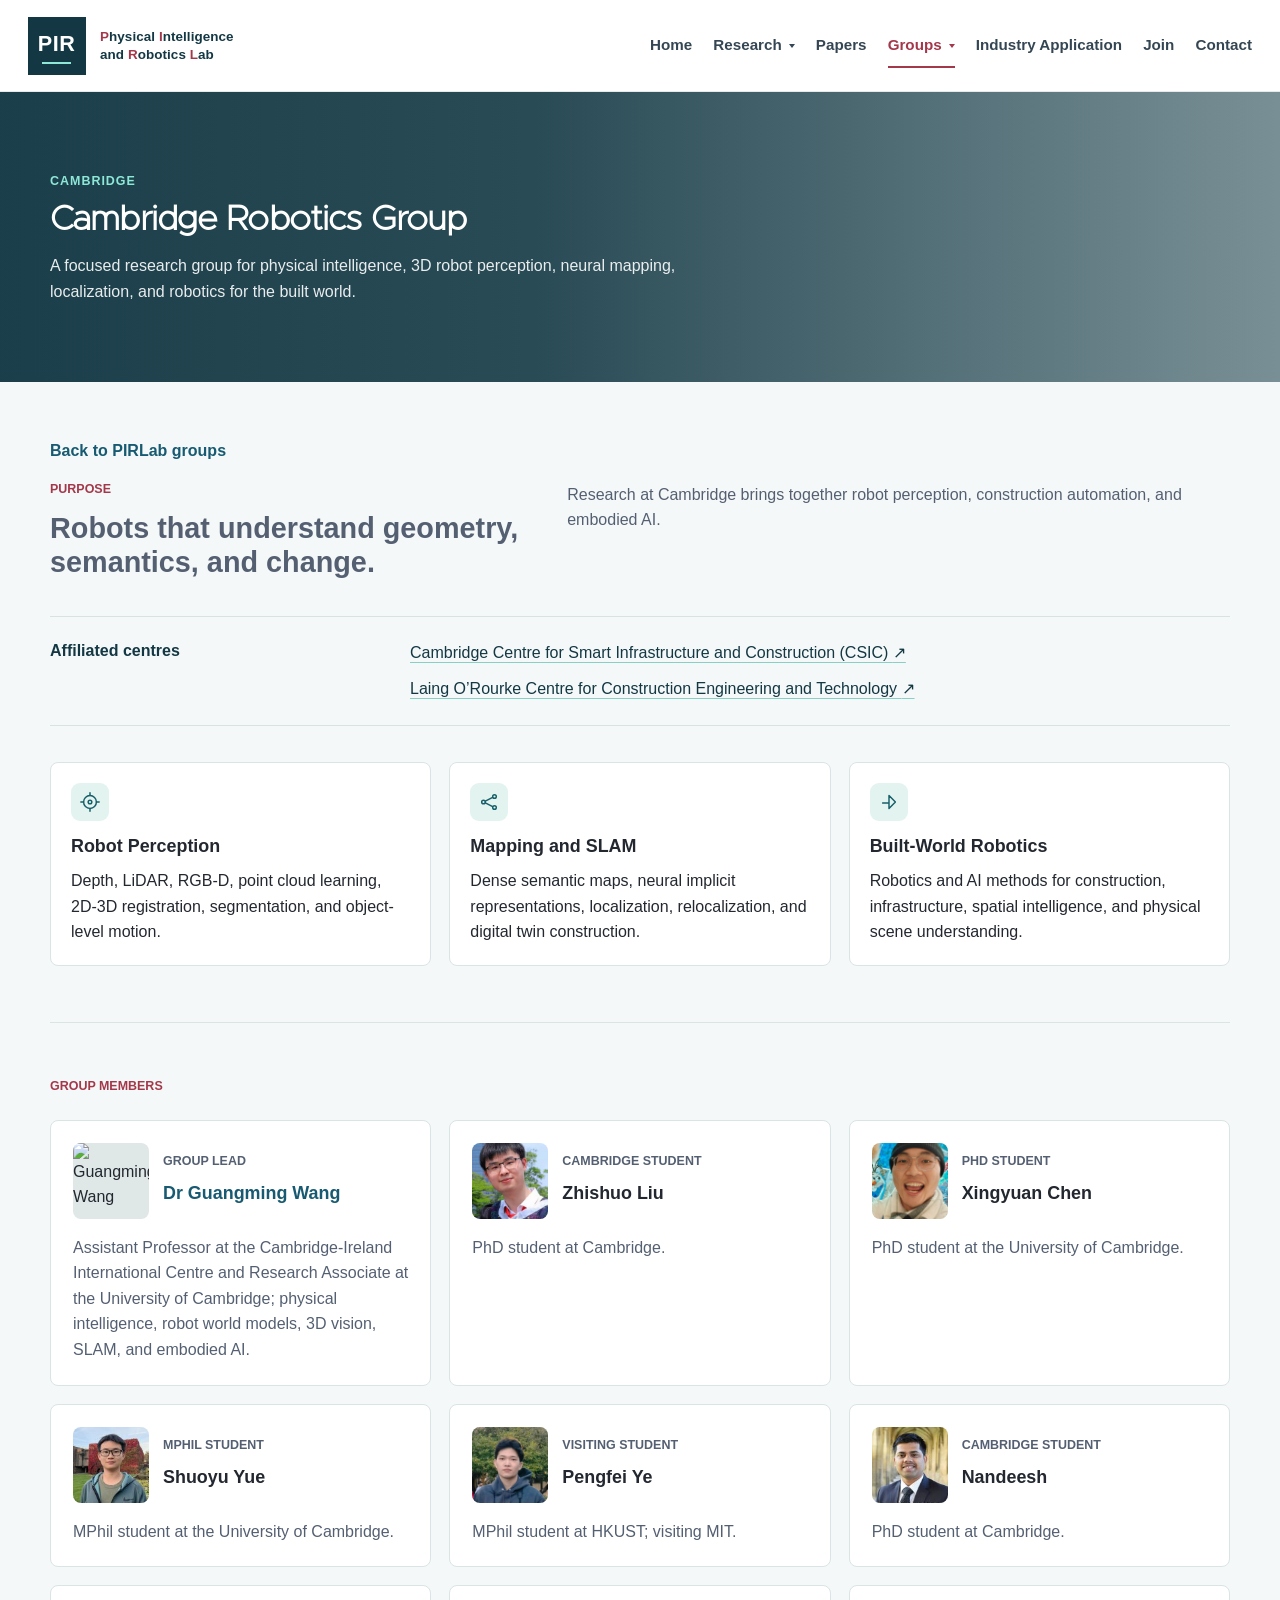
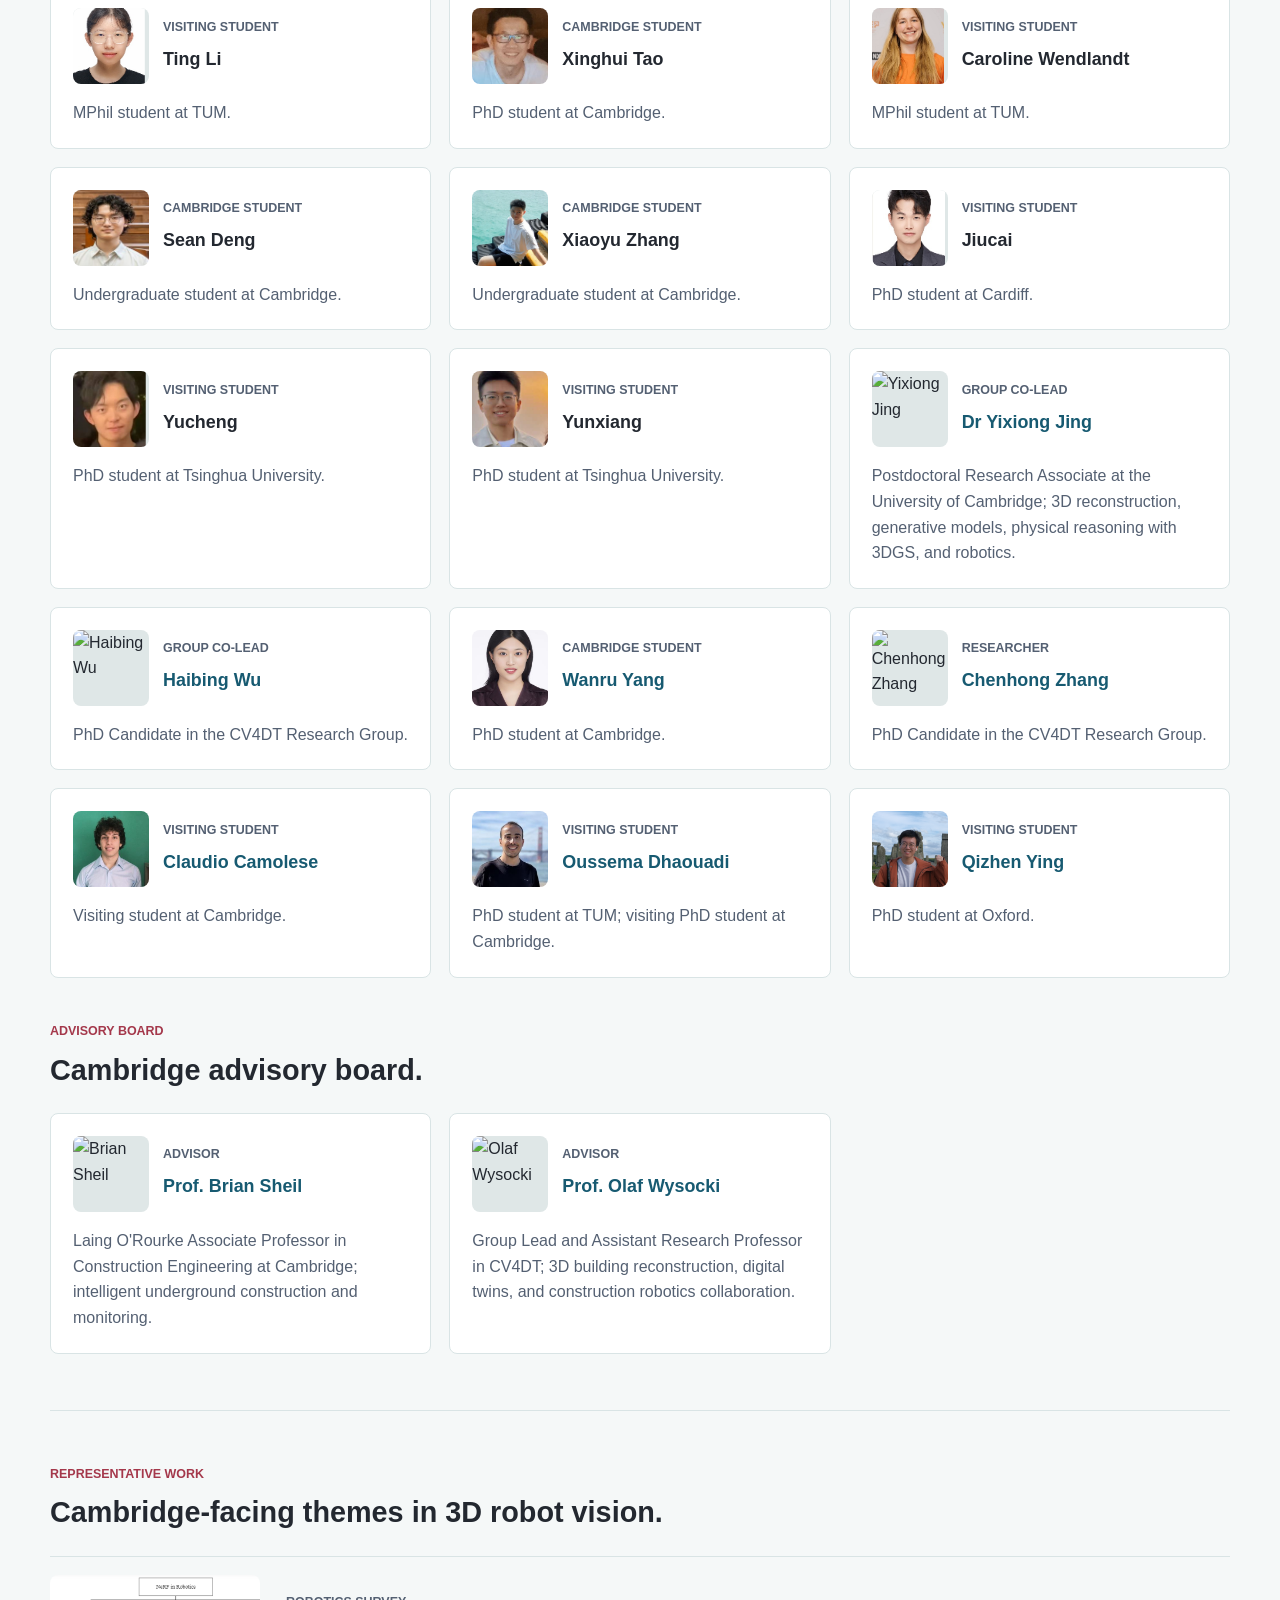
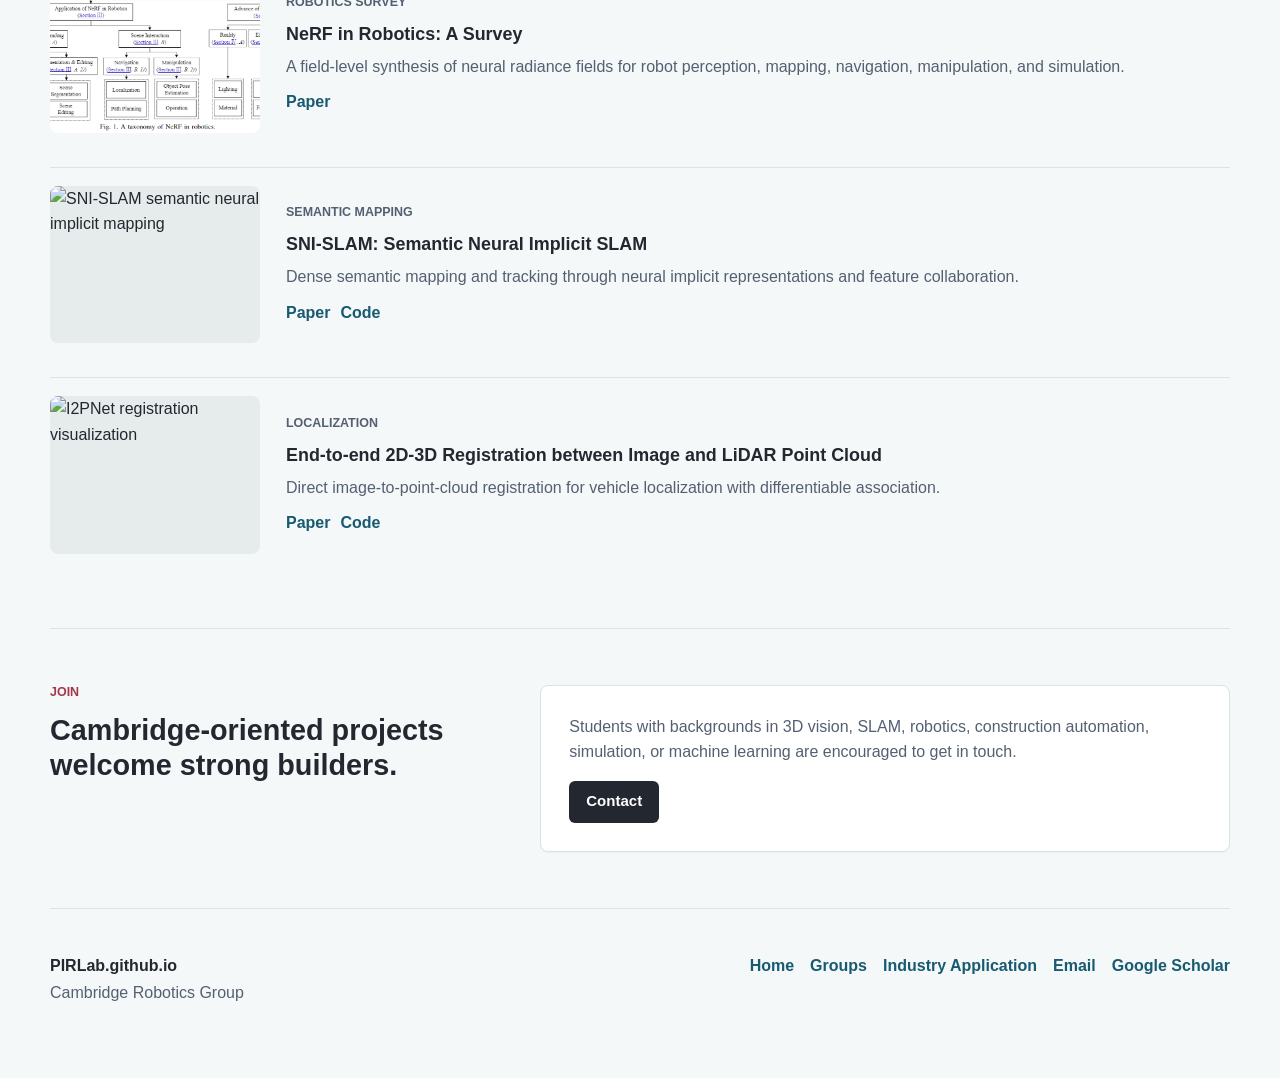
==== commit bbd925ff: "Simplify interior page content" ====
--- a/cambridge/index.html
+++ b/cambridge/index.html
@@ -6,7 +6,7 @@
   <title>Cambridge Robotics Group | PIRLab</title>
   <meta name="description" content="PIRLab Cambridge Robotics Group: 3D robot perception, mapping, localization, construction automation, and physical intelligence.">
   <link rel="icon" type="image/jpg" href="../imgs/UOC_icon.jpg">
-  <link rel="stylesheet" href="../site.css?v=interior-layout-20261105">
+  <link rel="stylesheet" href="../site.css?v=interior-content-20261108">
   <script src="../nav.js" defer></script>
 </head>
 <body class="page-body">
@@ -59,8 +59,8 @@
           <h2>Robots that understand geometry, semantics, and change.</h2>
         </div>
         <div>
-          <p>The Cambridge Robotics Group connects PIRLab research with the University of Cambridge ecosystem in engineering, computer vision, construction automation, and embodied AI.</p>
-          <p>The group emphasizes deployable perception: scene-level reconstruction, robust localization, dynamic mapping, 3D/4D representation learning, and robotic systems that work beyond clean laboratory settings.</p>
+          <p>Research at Cambridge brings together robot perception, construction automation, and embodied AI.</p>
+
         </div>
       </div>
       <div class="affiliations" aria-labelledby="affiliations-title">
@@ -72,14 +72,17 @@
       </div>
       <div class="focus-list">
         <div class="focus-item">
+          <svg class="topic-icon" viewBox="0 0 24 24" fill="none" stroke="currentColor" stroke-width="1.6" stroke-linecap="round" stroke-linejoin="round" aria-hidden="true"><circle cx="12" cy="12" r="7"/><circle cx="12" cy="12" r="2"/><path d="M12 2v3m0 14v3M2 12h3m14 0h3"/></svg>
           <h3>Robot Perception</h3>
           <p>Depth, LiDAR, RGB-D, point cloud learning, 2D-3D registration, segmentation, and object-level motion.</p>
         </div>
         <div class="focus-item">
+          <svg class="topic-icon" viewBox="0 0 24 24" fill="none" stroke="currentColor" stroke-width="1.6" stroke-linecap="round" stroke-linejoin="round" aria-hidden="true"><circle cx="6" cy="12" r="2"/><circle cx="18" cy="6" r="2"/><circle cx="18" cy="18" r="2"/><path d="m8 11 8-4M8 13l8 4"/></svg>
           <h3>Mapping and SLAM</h3>
           <p>Dense semantic maps, neural implicit representations, localization, relocalization, and digital twin construction.</p>
         </div>
         <div class="focus-item">
+          <svg class="topic-icon" viewBox="0 0 24 24" fill="none" stroke="currentColor" stroke-width="1.6" stroke-linecap="round" stroke-linejoin="round" aria-hidden="true"><path d="M5 13h7V5l7 7-7 7v-6H5z"/></svg>
           <h3>Built-World Robotics</h3>
           <p>Robotics and AI methods for construction, infrastructure, spatial intelligence, and physical scene understanding.</p>
         </div>
--- a/site.css
+++ b/site.css
@@ -1271,3 +1271,11 @@
   .page-body .section { padding-top: 40px; padding-bottom: 40px; }
   .page-body .section h2 { font-size: 1.5rem; }
 }
+
+/* Compact interior-page topics. */
+.page-body .topic-icon { display: block; width: 38px; height: 38px; margin-bottom: 17px; padding: 8px; color: #17606b; background: #e3f3ef; border-radius: 9px; }
+.page-body .direction-card { min-height: 0; padding: 24px; }
+.page-body .overview-copy { display: block; max-width: 720px; margin-bottom: 22px; }
+.page-body .overview-copy p:last-child { margin-bottom: 0; }
+.page-body .focus-item .topic-icon { margin-bottom: 14px; }
+.page-body .case-card .topic-icon { margin-bottom: 15px; }
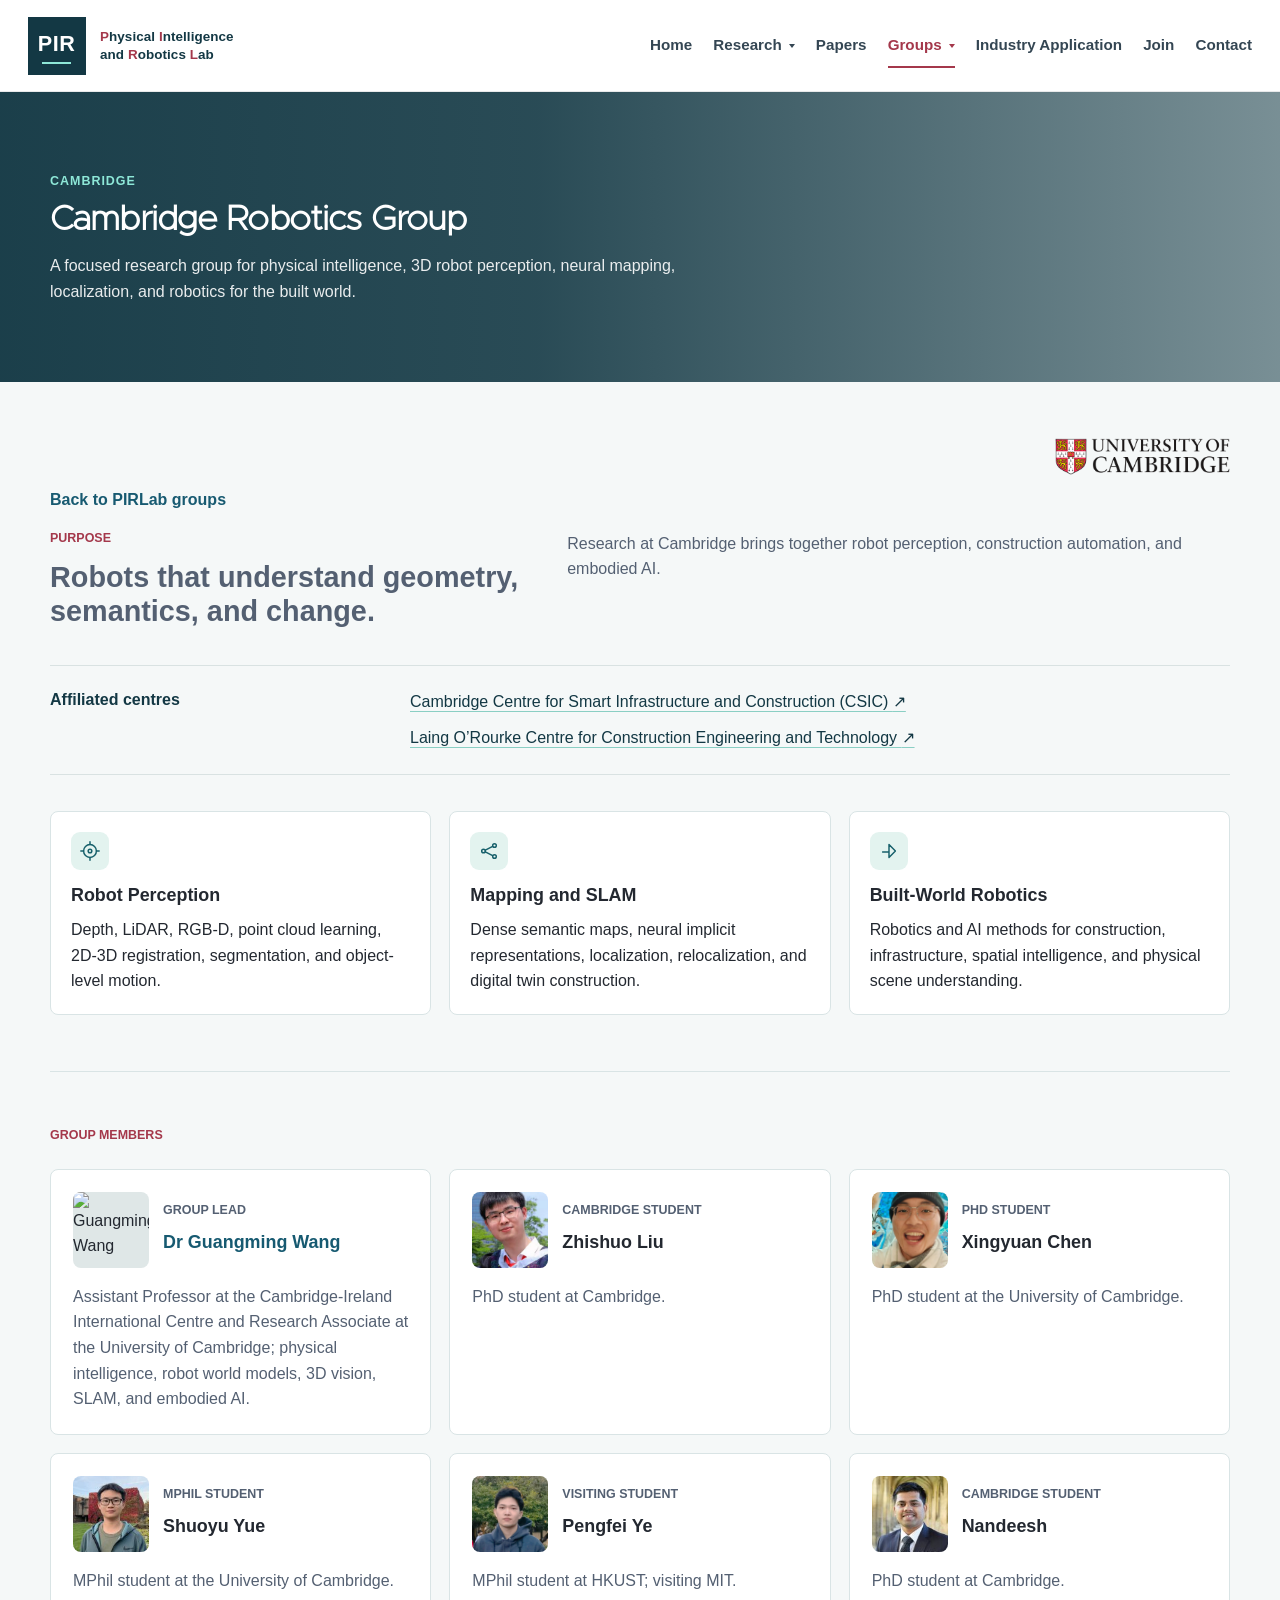
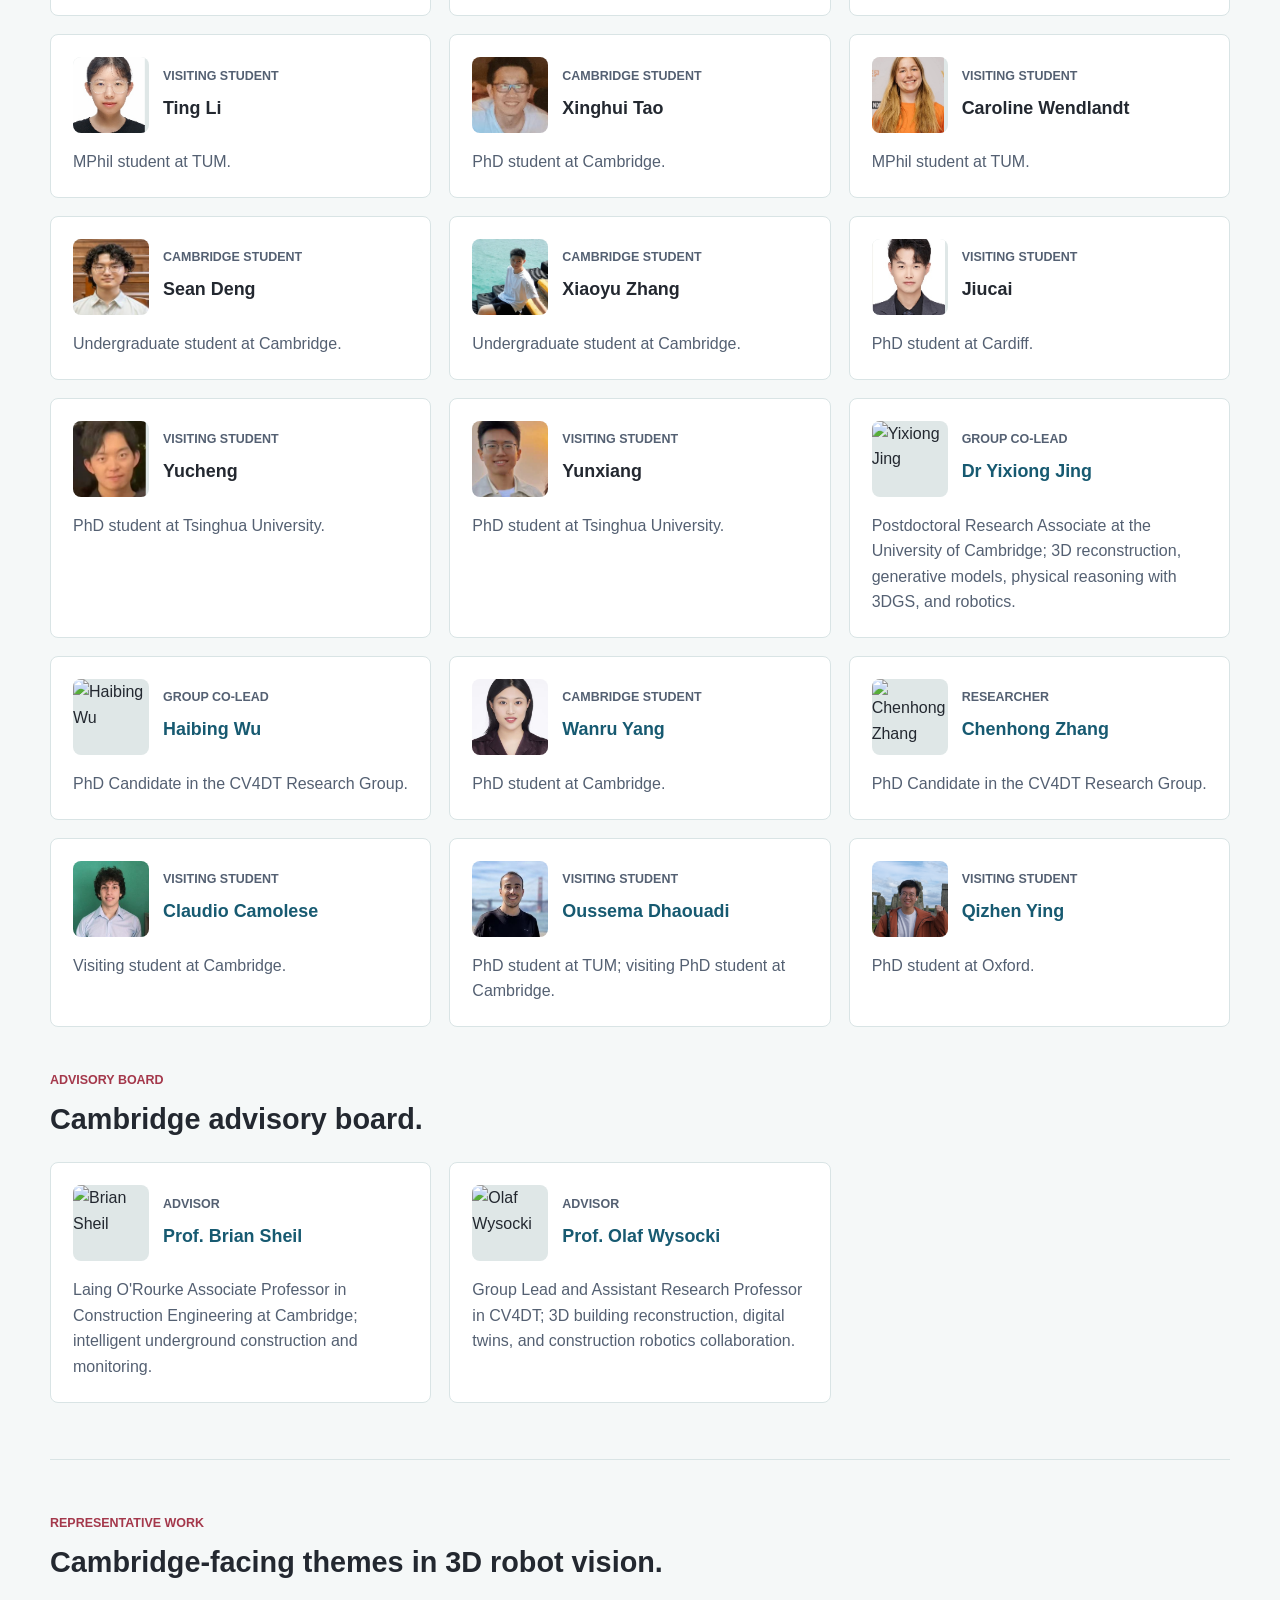
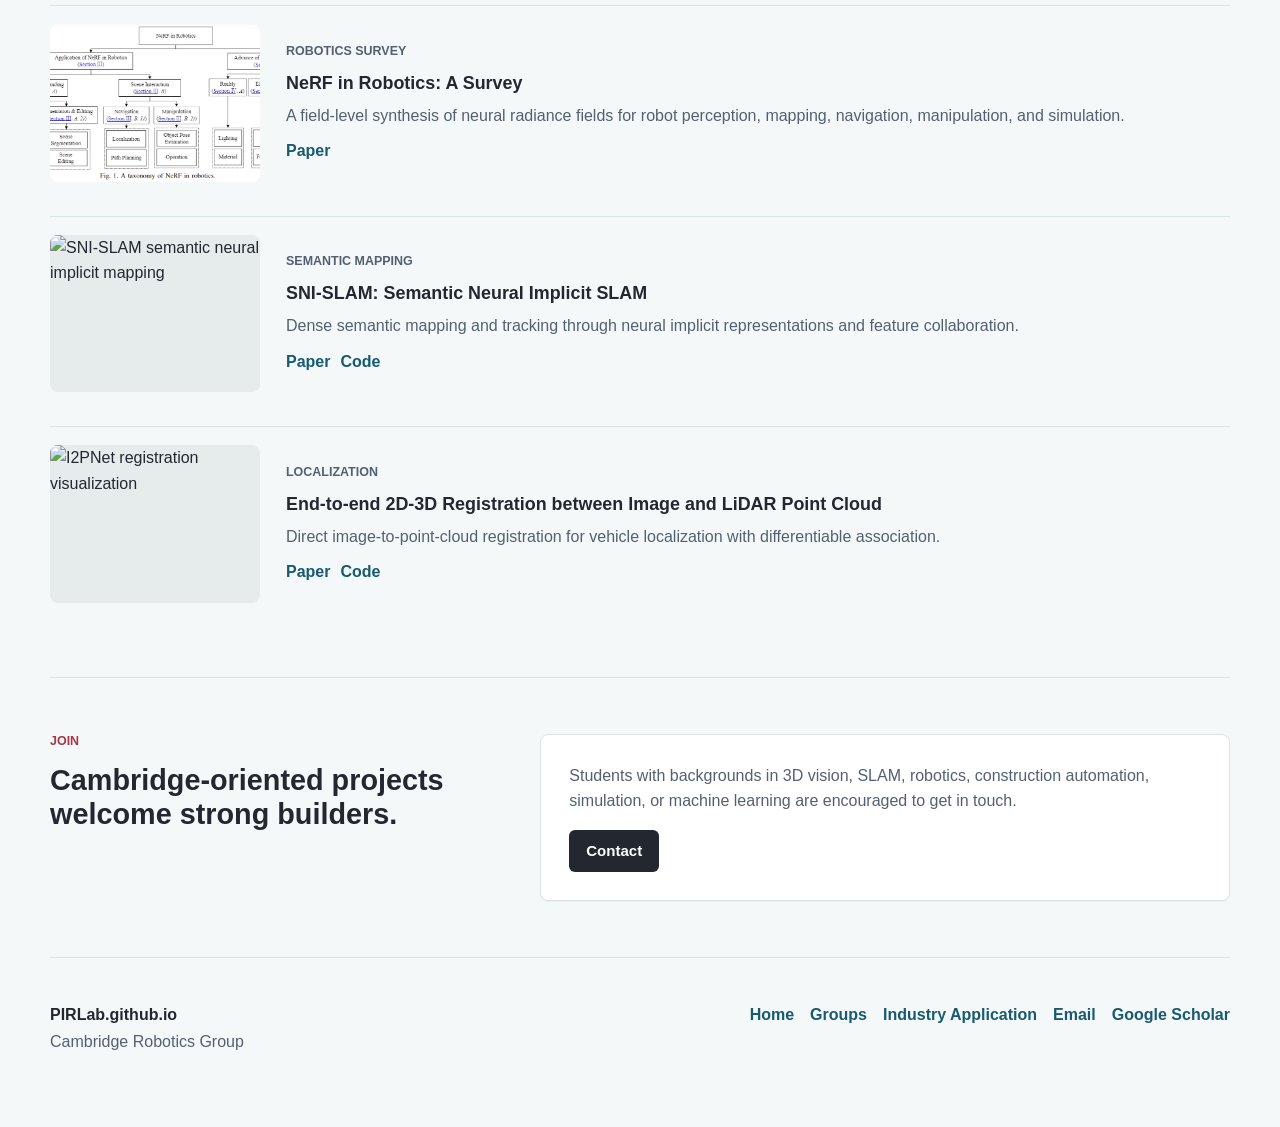
==== commit bb461f61: "Redesign group and research overview pages" ====
--- a/cambridge/index.html
+++ b/cambridge/index.html
@@ -6,7 +6,7 @@
   <title>Cambridge Robotics Group | PIRLab</title>
   <meta name="description" content="PIRLab Cambridge Robotics Group: 3D robot perception, mapping, localization, construction automation, and physical intelligence.">
   <link rel="icon" type="image/jpg" href="../imgs/UOC_icon.jpg">
-  <link rel="stylesheet" href="../site.css?v=interior-content-20261108">
+  <link rel="stylesheet" href="../site.css?v=overview-20261108">
   <script src="../nav.js" defer></script>
 </head>
 <body class="page-body">
@@ -52,6 +52,7 @@
     </section>
 
     <section class="section">
+      <div class="group-detail-identity"><img src="../imgs/partners/ppt/cambridge.png" alt="University of Cambridge"></div>
       <a class="back-link" href="../groups/index.html">Back to PIRLab groups</a>
       <div class="page-summary">
         <div class="section-header">
--- a/site.css
+++ b/site.css
@@ -1279,3 +1279,18 @@
 .page-body .overview-copy p:last-child { margin-bottom: 0; }
 .page-body .focus-item .topic-icon { margin-bottom: 14px; }
 .page-body .case-card .topic-icon { margin-bottom: 15px; }
+
+/* Group and research overviews */
+.group-overview-grid { display: grid; grid-template-columns: repeat(3, minmax(0, 1fr)); gap: 20px; }
+.group-overview-card { display: flex; flex-direction: column; min-width: 0; gap: 20px; padding: 26px; border: 1px solid var(--line); border-radius: 8px; background: #fff; color: var(--ink); transition: border-color .2s, transform .2s, box-shadow .2s; }
+.group-overview-card:hover, .group-overview-card:focus-visible { border-color: #88beb8; transform: translateY(-3px); box-shadow: 0 12px 25px rgba(19,56,68,.09); }
+.group-logo { display: flex; align-items: center; height: 92px; padding-bottom: 16px; border-bottom: 1px solid var(--line); }
+.group-logo img { display: block; max-width: 205px; max-height: 72px; object-fit: contain; object-position: left center; }
+.group-location { display: block; margin-bottom: 8px; color: #a4384b; font-size: .72rem; font-weight: 750; letter-spacing: .07em; text-transform: uppercase; }
+.group-overview-card h3 { color: #133844; }
+.group-overview-card p { margin: 0; color: var(--muted); font-size: .9rem; line-height: 1.55; }
+.group-explore { margin-top: auto; color: #175a71; font-size: .85rem; font-weight: 700; }
+.group-detail-identity { display: flex; justify-content: flex-end; margin-bottom: 12px; }
+.group-detail-identity img { width: auto; max-width: 175px; max-height: 62px; object-fit: contain; }
+@media (max-width: 940px) { .group-overview-grid { grid-template-columns: repeat(2, minmax(0, 1fr)); } }
+@media (max-width: 640px) { .group-overview-grid { grid-template-columns: 1fr; } .group-logo { height: 76px; } .group-logo img { max-height: 60px; } .group-detail-identity { justify-content: flex-start; margin-bottom: 20px; } }
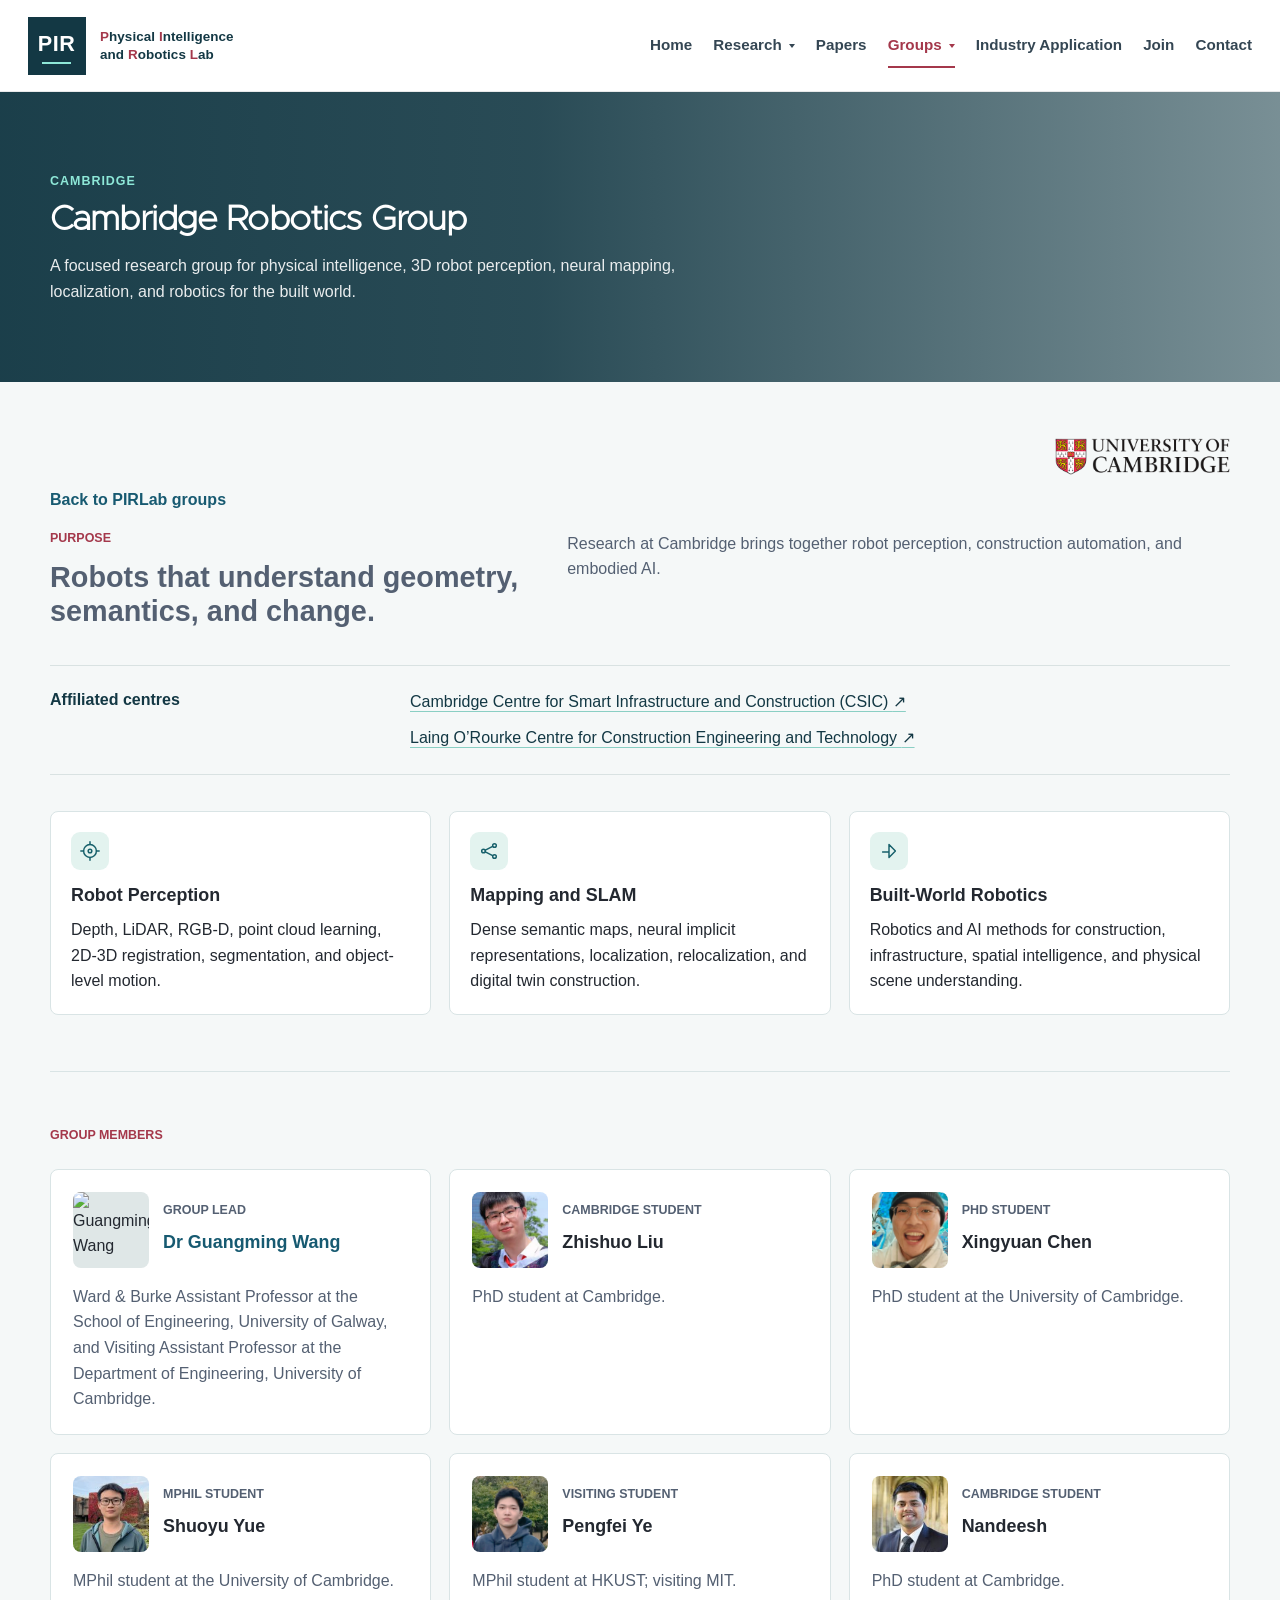
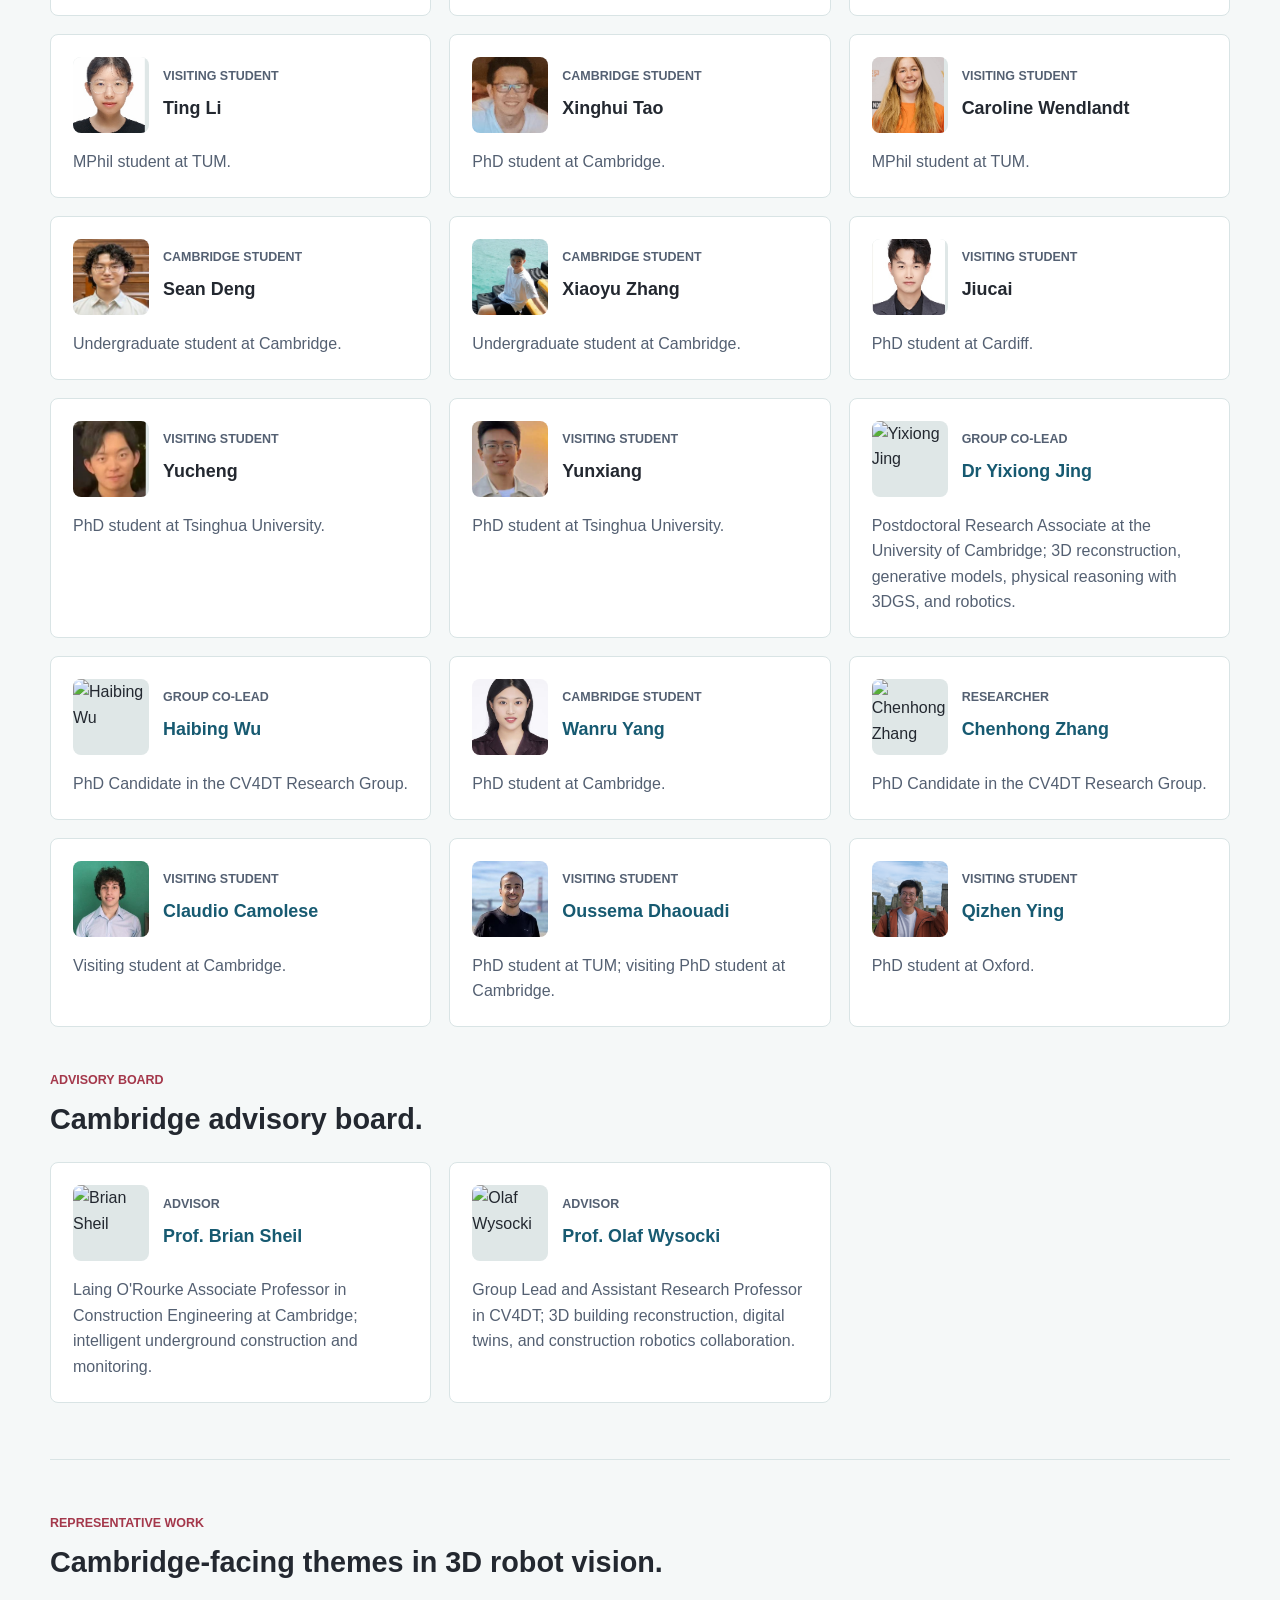
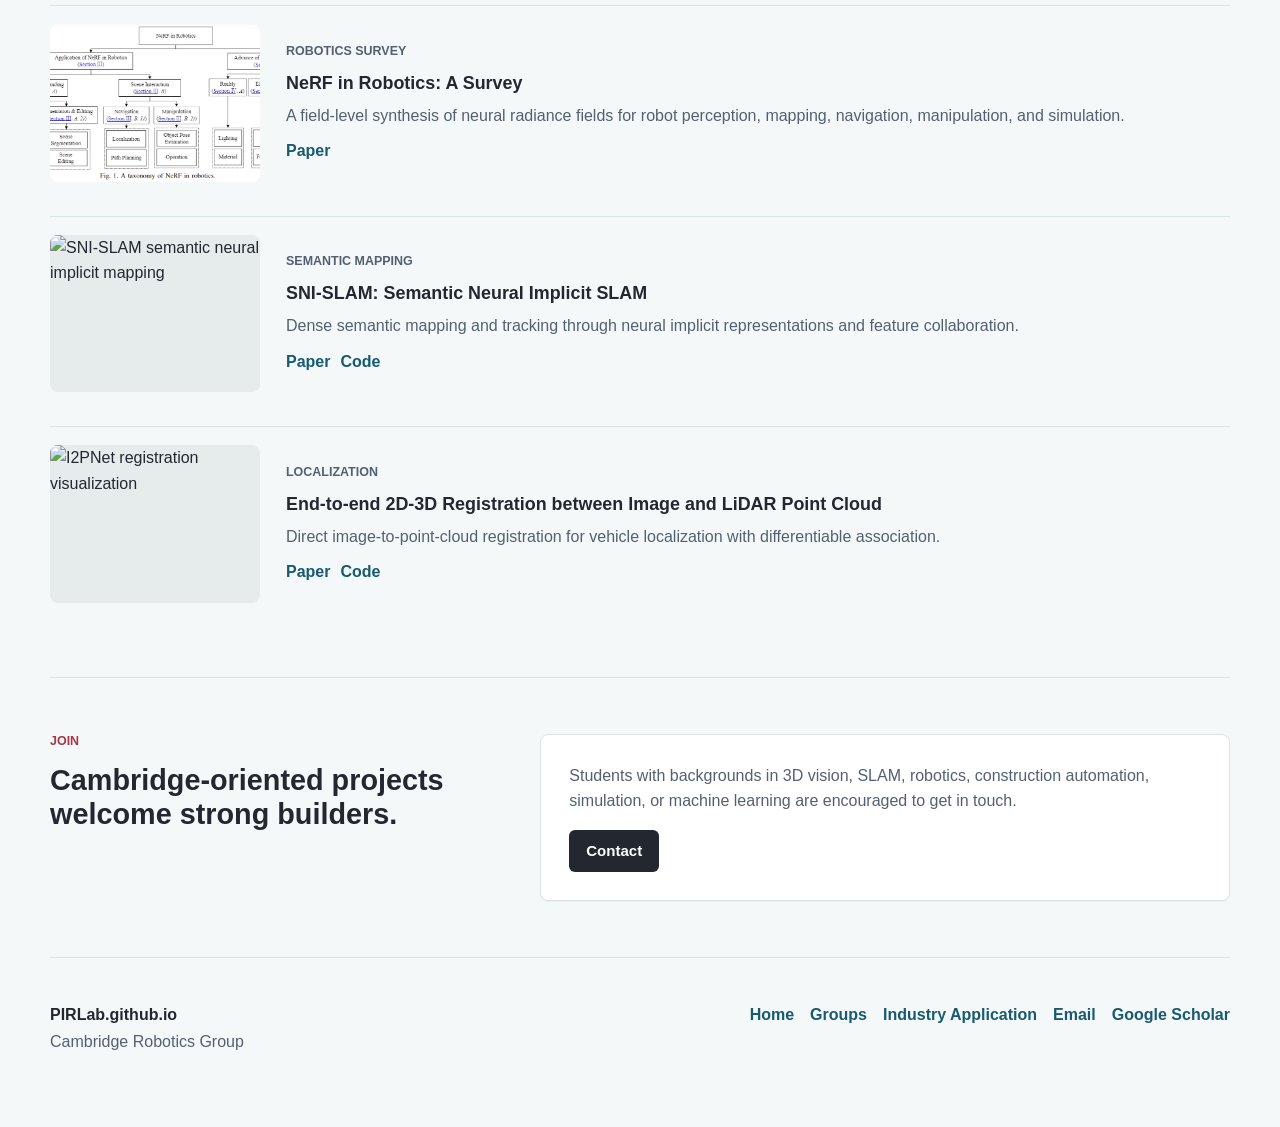
==== commit 545f3f1e: "Update affiliations and research facilities" ====
--- a/cambridge/index.html
+++ b/cambridge/index.html
@@ -103,7 +103,7 @@
               <h3><a href="https://cv4dt.github.io/author/dr-guangming-wang/">Dr Guangming Wang</a></h3>
             </div>
           </div>
-          <p>Assistant Professor at the Cambridge-Ireland International Centre and Research Associate at the University of Cambridge; physical intelligence, robot world models, 3D vision, SLAM, and embodied AI.</p>
+          <p>Ward &amp; Burke Assistant Professor at the School of Engineering, University of Galway, and Visiting Assistant Professor at the Department of Engineering, University of Cambridge.</p>
         </article>
         <article class="person-card">
           <div class="person-top">
--- a/site.css
+++ b/site.css
@@ -1292,5 +1292,15 @@
 .group-explore { margin-top: auto; color: #175a71; font-size: .85rem; font-weight: 700; }
 .group-detail-identity { display: flex; justify-content: flex-end; margin-bottom: 12px; }
 .group-detail-identity img { width: auto; max-width: 175px; max-height: 62px; object-fit: contain; }
+
+.facilities { border-top: 1px solid #dce5e1; }
+.facilities-heading { display: grid; grid-template-columns: 1fr 1fr; gap: 32px; align-items: end; margin-bottom: 28px; }
+.facilities-heading h2 { margin: 0; }
+.facilities-heading > p { max-width: 520px; margin: 0; color: #53635f; line-height: 1.6; }
+.facilities-grid { display: grid; grid-template-columns: 1.35fr 1fr; gap: 18px; }
+.facilities-grid figure { margin: 0; }
+.facilities-grid img { display: block; width: 100%; height: 330px; object-fit: cover; border-radius: 8px; }
+.facilities-grid figcaption { padding-top: 11px; color: #53635f; font-size: .9rem; }
+@media (max-width: 640px) { .facilities-heading, .facilities-grid { grid-template-columns: 1fr; } .facilities-heading { gap: 14px; } .facilities-grid img { height: 260px; } }
 @media (max-width: 940px) { .group-overview-grid { grid-template-columns: repeat(2, minmax(0, 1fr)); } }
 @media (max-width: 640px) { .group-overview-grid { grid-template-columns: 1fr; } .group-logo { height: 76px; } .group-logo img { max-height: 60px; } .group-detail-identity { justify-content: flex-start; margin-bottom: 20px; } }
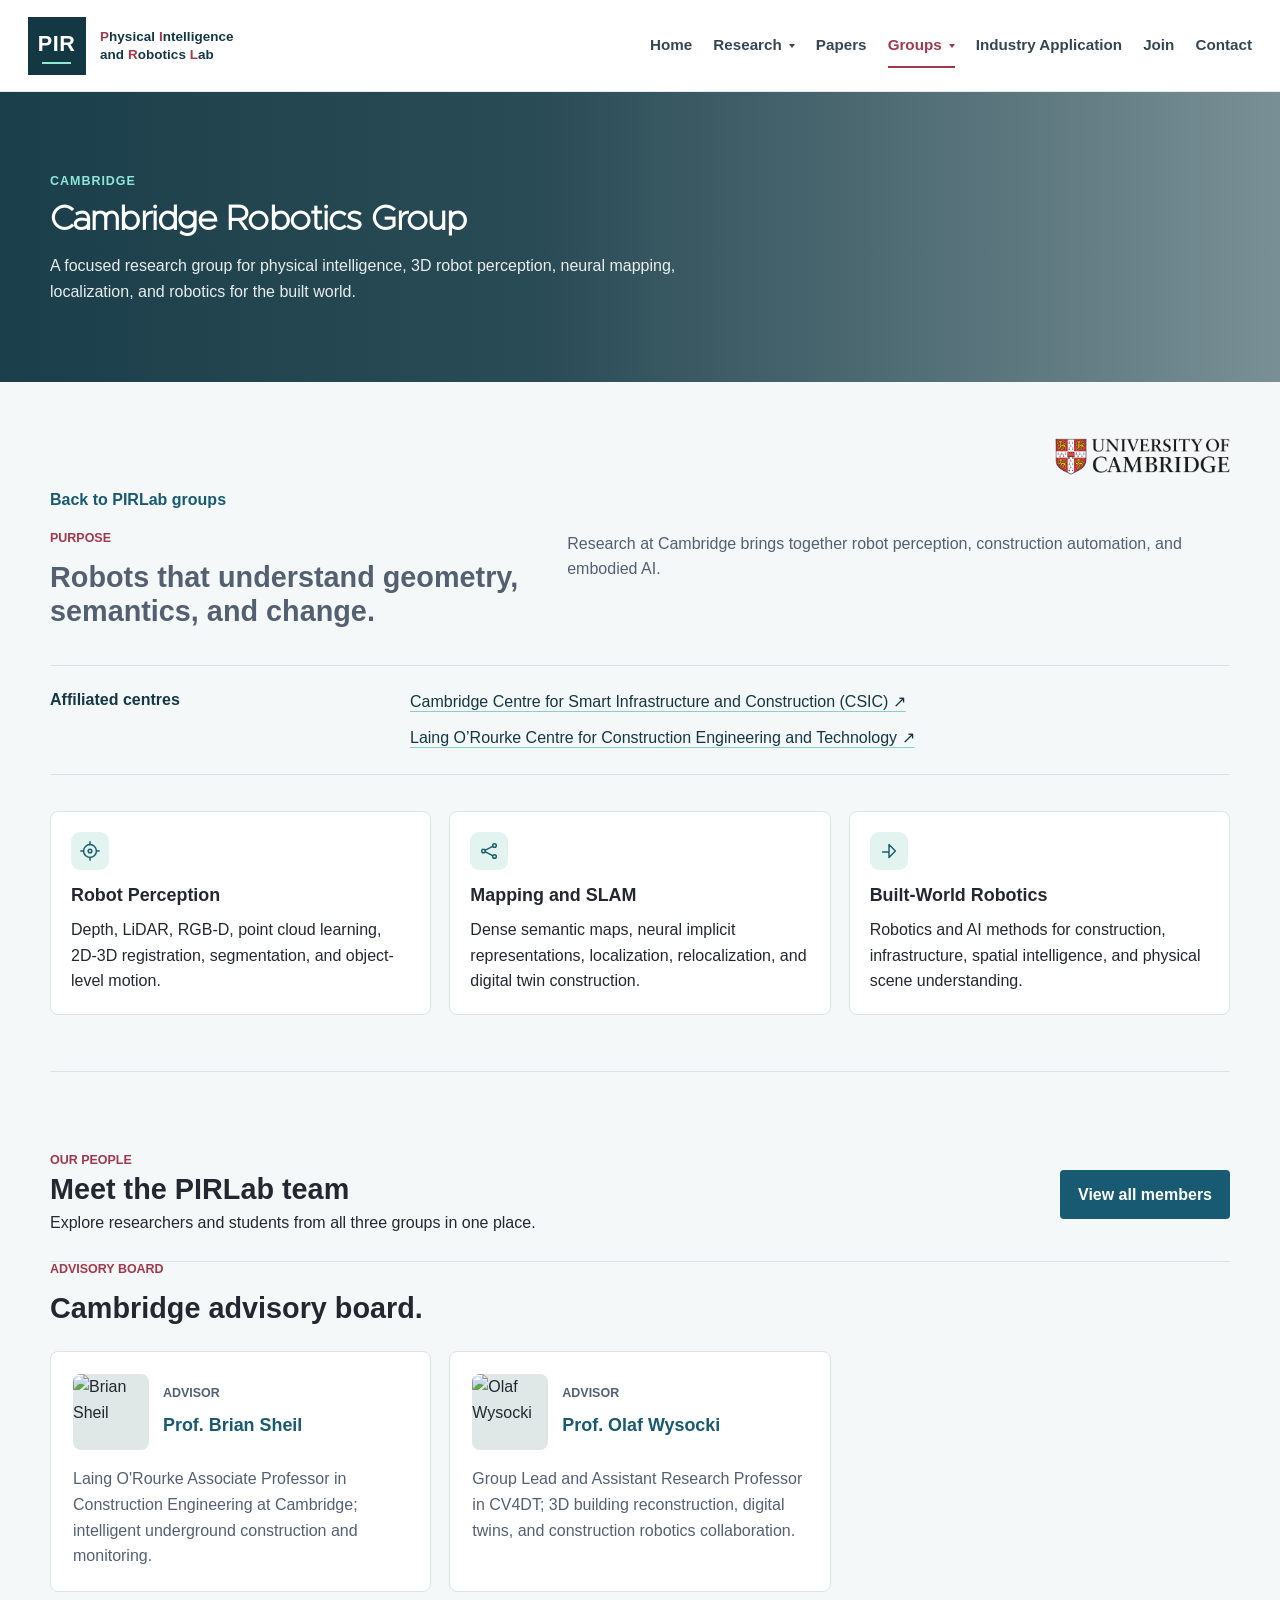
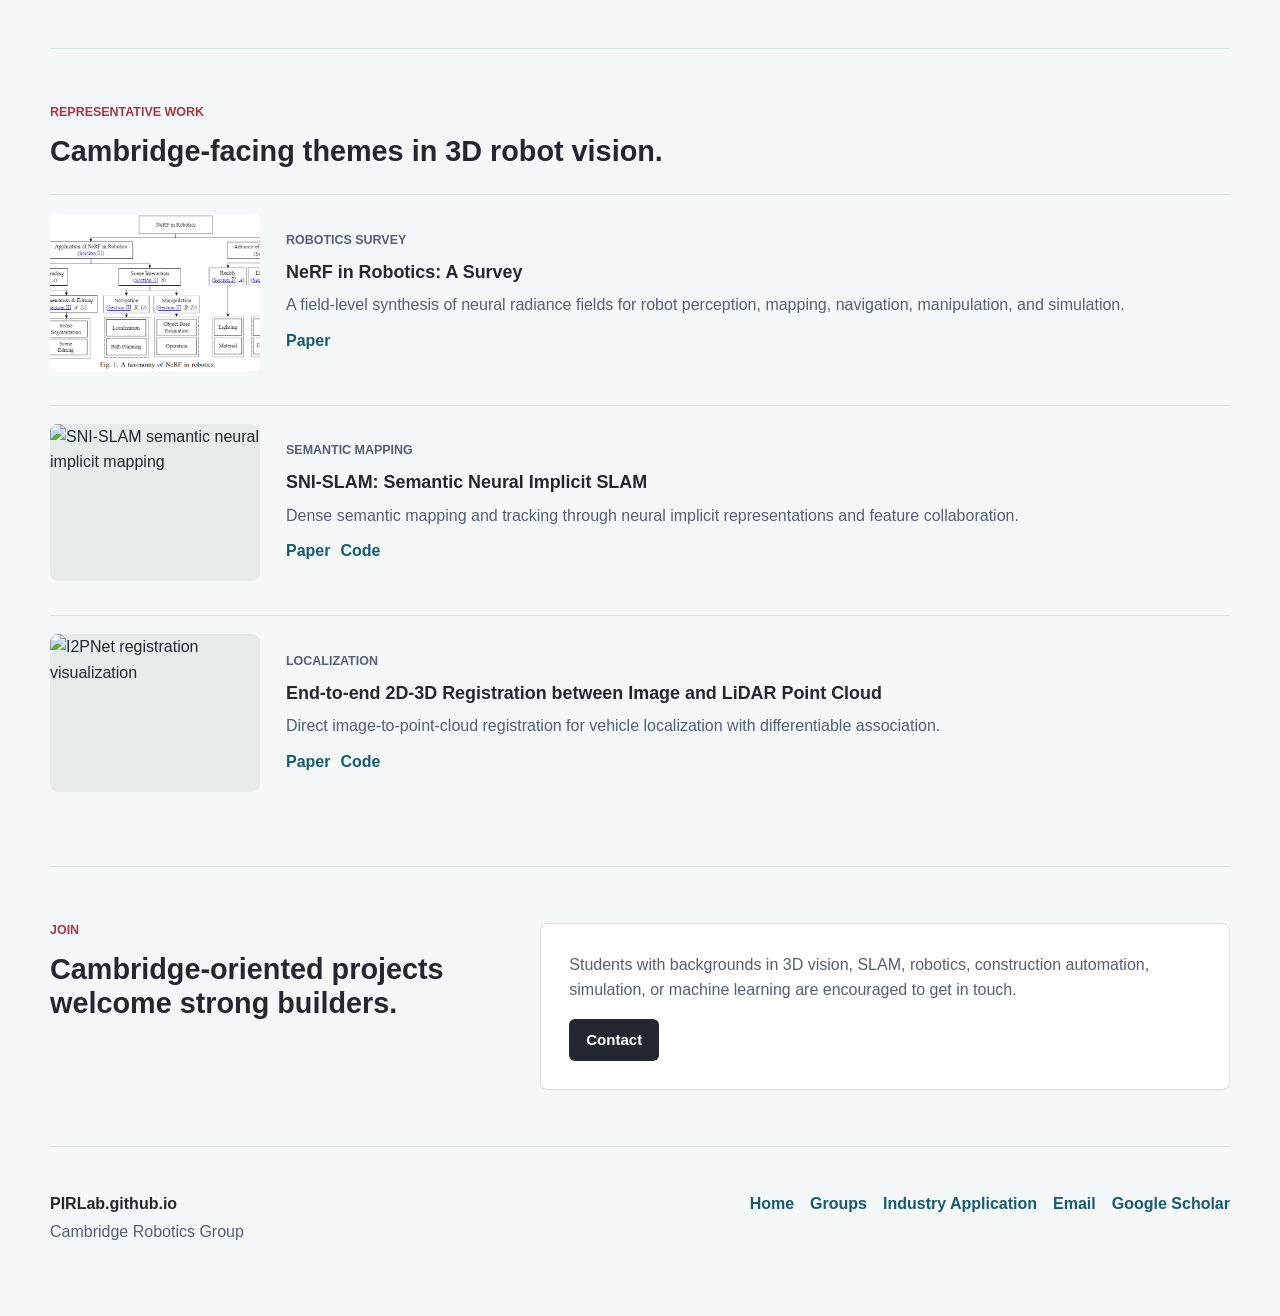
==== commit 790e4beb: "Create unified team directory" ====
--- a/cambridge/index.html
+++ b/cambridge/index.html
@@ -31,8 +31,9 @@
         <summary class="nav-current" aria-current="page">Groups</summary>
         <div class="nav-menu">
           <a href="../groups/index.html">Overview</a>
+          <a href="../groups/index.html#people">Our People</a>
           <a href="../cambridge/index.html">Cambridge Robotics Group</a>
-          <a href="../ireland/index.html">Cambridge-Ireland Centre</a>
+          <a href="../ireland/index.html">Cambridge-Ireland Research Group</a>
           <a href="../sjtu/index.html">SJTU Research Group</a>
         </div>
       </details>
@@ -91,194 +92,7 @@
     </section>
 
     <section class="section">
-      <div class="section-header wide">
-        <p class="eyebrow">Group Members</p>
-      </div>
-      <div class="people-grid">
-        <article class="person-card">
-          <div class="person-top">
-            <img src="https://cv4dt.github.io/author/dr-guangming-wang/avatar_hu_804058e6309bee9e.jpg" alt="Guangming Wang" loading="lazy">
-            <div>
-              <p class="paper-area">Group Lead</p>
-              <h3><a href="https://cv4dt.github.io/author/dr-guangming-wang/">Dr Guangming Wang</a></h3>
-            </div>
-          </div>
-          <p>Ward &amp; Burke Assistant Professor at the School of Engineering, University of Galway, and Visiting Assistant Professor at the Department of Engineering, University of Cambridge.</p>
-        </article>
-        <article class="person-card">
-          <div class="person-top">
-            <img src="../members/cambridge-zhishuo.png" alt="Zhishuo Liu" loading="lazy">
-            <div>
-              <p class="paper-area">Cambridge Student</p>
-              <h3>Zhishuo Liu</h3>
-            </div>
-          </div>
-          <p>PhD student at Cambridge.</p>
-        </article>
-        <article class="person-card"><div class="person-top"><img src="../members/xingyuan-chen.png" alt="Xingyuan Chen" loading="lazy"><div><p class="paper-area">PhD Student</p><h3>Xingyuan Chen</h3></div></div><p>PhD student at the University of Cambridge.</p></article>
-        <article class="person-card"><div class="person-top"><img src="../members/shuoyu-yue.jpeg" alt="Shuoyu Yue" loading="lazy"><div><p class="paper-area">MPhil Student</p><h3>Shuoyu Yue</h3></div></div><p>MPhil student at the University of Cambridge.</p></article>
-        <article class="person-card"><div class="person-top"><img src="../members/pengfei-ye.png" alt="Pengfei Ye" loading="lazy"><div><p class="paper-area">Visiting Student</p><h3>Pengfei Ye</h3></div></div><p>MPhil student at HKUST; visiting MIT.</p></article>
-        <article class="person-card">
-          <div class="person-top">
-            <img src="../members/cambridge-nandeesh.jpeg" alt="Nandeesh" loading="lazy">
-            <div>
-              <p class="paper-area">Cambridge Student</p>
-              <h3>Nandeesh</h3>
-            </div>
-          </div>
-          <p>PhD student at Cambridge.</p>
-        </article>
-        <article class="person-card">
-          <div class="person-top">
-            <img src="../members/cambridge-ting-li.png" alt="Ting Li" loading="lazy">
-            <div>
-              <p class="paper-area">Visiting Student</p>
-              <h3>Ting Li</h3>
-            </div>
-          </div>
-          <p>MPhil student at TUM.</p>
-        </article>
-        <article class="person-card">
-          <div class="person-top">
-            <img src="../members/cambridge-xinghui.png" alt="Xinghui Tao" loading="lazy">
-            <div>
-              <p class="paper-area">Cambridge Student</p>
-              <h3>Xinghui Tao</h3>
-            </div>
-          </div>
-          <p>PhD student at Cambridge.</p>
-        </article>
-        <article class="person-card">
-          <div class="person-top">
-            <img src="../members/cambridge-caroline.png" alt="Caroline Wendlandt" loading="lazy">
-            <div>
-              <p class="paper-area">Visiting Student</p>
-              <h3>Caroline Wendlandt</h3>
-            </div>
-          </div>
-          <p>MPhil student at TUM.</p>
-        </article>
-        <article class="person-card">
-          <div class="person-top">
-            <img src="../members/cambridge-sean.png" alt="Sean Deng" loading="lazy">
-            <div>
-              <p class="paper-area">Cambridge Student</p>
-              <h3>Sean Deng</h3>
-            </div>
-          </div>
-          <p>Undergraduate student at Cambridge.</p>
-        </article>
-        <article class="person-card">
-          <div class="person-top">
-            <img src="../members/cambridge-xiaoyu.jpeg" alt="Xiaoyu Zhang" loading="lazy">
-            <div>
-              <p class="paper-area">Cambridge Student</p>
-              <h3>Xiaoyu Zhang</h3>
-            </div>
-          </div>
-          <p>Undergraduate student at Cambridge.</p>
-        </article>
-        <article class="person-card">
-          <div class="person-top">
-            <img src="../members/cambridge-jiucai.png" alt="Jiucai" loading="lazy">
-            <div>
-              <p class="paper-area">Visiting Student</p>
-              <h3>Jiucai</h3>
-            </div>
-          </div>
-          <p>PhD student at Cardiff.</p>
-        </article>
-        <article class="person-card">
-          <div class="person-top">
-            <img src="../members/cambridge-yucheng.png" alt="Yucheng" loading="lazy">
-            <div>
-              <p class="paper-area">Visiting Student</p>
-              <h3>Yucheng</h3>
-            </div>
-          </div>
-          <p>PhD student at Tsinghua University.</p>
-        </article>
-        <article class="person-card">
-          <div class="person-top">
-            <img src="../members/cambridge-yunxiang.png" alt="Yunxiang" loading="lazy">
-            <div>
-              <p class="paper-area">Visiting Student</p>
-              <h3>Yunxiang</h3>
-            </div>
-          </div>
-          <p>PhD student at Tsinghua University.</p>
-        </article>
-        <article class="person-card">
-          <div class="person-top">
-            <img src="https://cv4dt.github.io/author/dr-yixiong-jing/avatar_hu_12033c3a55943e00.jpg" alt="Yixiong Jing" loading="lazy">
-            <div>
-              <p class="paper-area">Group Co-Lead</p>
-              <h3><a href="https://cv4dt.github.io/author/dr-yixiong-jing/">Dr Yixiong Jing</a></h3>
-            </div>
-          </div>
-          <p>Postdoctoral Research Associate at the University of Cambridge; 3D reconstruction, generative models, physical reasoning with 3DGS, and robotics.</p>
-        </article>
-        <article class="person-card">
-          <div class="person-top">
-            <img src="https://cv4dt.github.io/author/haibing-wu/avatar_hu_262a100f9432b867.jpg" alt="Haibing Wu" loading="lazy">
-            <div>
-              <p class="paper-area">Group Co-Lead</p>
-              <h3><a href="https://cv4dt.github.io/author/haibing-wu/">Haibing Wu</a></h3>
-            </div>
-          </div>
-          <p>PhD Candidate in the CV4DT Research Group.</p>
-        </article>
-        <article class="person-card">
-          <div class="person-top">
-            <img src="../members/cambridge-wanru.jpeg" alt="Wanru Yang" loading="lazy">
-            <div>
-              <p class="paper-area">Cambridge Student</p>
-              <h3><a href="https://cv4dt.github.io/author/wanru-yang/">Wanru Yang</a></h3>
-            </div>
-          </div>
-          <p>PhD student at Cambridge.</p>
-        </article>
-        <article class="person-card">
-          <div class="person-top">
-            <img src="https://cv4dt.github.io/author/chenhong-zhang/avatar_hu_38dfe75a04b08e99.jpg" alt="Chenhong Zhang" loading="lazy">
-            <div>
-              <p class="paper-area">Researcher</p>
-              <h3><a href="https://cv4dt.github.io/author/chenhong-zhang/">Chenhong Zhang</a></h3>
-            </div>
-          </div>
-          <p>PhD Candidate in the CV4DT Research Group.</p>
-        </article>
-        <article class="person-card">
-          <div class="person-top">
-            <img src="../members/cambridge-claudio.png" alt="Claudio Camolese" loading="lazy">
-            <div>
-              <p class="paper-area">Visiting Student</p>
-              <h3><a href="https://cv4dt.github.io/author/claudio-camolese/">Claudio Camolese</a></h3>
-            </div>
-          </div>
-          <p>Visiting student at Cambridge.</p>
-        </article>
-        <article class="person-card">
-          <div class="person-top">
-            <img src="../members/cambridge-oussema.png" alt="Oussema Dhaouadi" loading="lazy">
-            <div>
-              <p class="paper-area">Visiting Student</p>
-              <h3><a href="https://cv4dt.github.io/author/oussema-dhaouadi/">Oussema Dhaouadi</a></h3>
-            </div>
-          </div>
-          <p>PhD student at TUM; visiting PhD student at Cambridge.</p>
-        </article>
-        <article class="person-card">
-          <div class="person-top">
-            <img src="../members/cambridge-qizhen.png" alt="Qizhen Ying" loading="lazy">
-            <div>
-              <p class="paper-area">Visiting Student</p>
-              <h3><a href="https://cv4dt.github.io/author/qizhen-ying/">Qizhen Ying</a></h3>
-            </div>
-          </div>
-          <p>PhD student at Oxford.</p>
-        </article>
-      </div>
+      <div class="team-directory-link"><div><p class="eyebrow">Our people</p><h2>Meet the PIRLab team</h2><p>Explore researchers and students from all three groups in one place.</p></div><a href="../groups/index.html#people">View all members</a></div>
 
       <div class="section-header wide">
         <p class="eyebrow">Advisory Board</p>
--- a/site.css
+++ b/site.css
@@ -1297,10 +1297,50 @@
 .facilities-heading { display: grid; grid-template-columns: 1fr 1fr; gap: 32px; align-items: end; margin-bottom: 28px; }
 .facilities-heading h2 { margin: 0; }
 .facilities-heading > p { max-width: 520px; margin: 0; color: #53635f; line-height: 1.6; }
-.facilities-grid { display: grid; grid-template-columns: 1.35fr 1fr; gap: 18px; }
+.facilities-grid { display: grid; grid-template-columns: repeat(3, minmax(0, 1fr)); gap: 24px 18px; }
 .facilities-grid figure { margin: 0; }
-.facilities-grid img { display: block; width: 100%; height: 330px; object-fit: cover; border-radius: 8px; }
+.facilities-grid img { display: block; width: 100%; height: 260px; object-fit: cover; border-radius: 8px; }
 .facilities-grid figcaption { padding-top: 11px; color: #53635f; font-size: .9rem; }
+.facilities-note { margin: 22px 0 0; color: #66746f; font-size: .84rem; line-height: 1.5; }
+@media (max-width: 940px) { .facilities-grid { grid-template-columns: repeat(2, minmax(0, 1fr)); } }
 @media (max-width: 640px) { .facilities-heading, .facilities-grid { grid-template-columns: 1fr; } .facilities-heading { gap: 14px; } .facilities-grid img { height: 260px; } }
 @media (max-width: 940px) { .group-overview-grid { grid-template-columns: repeat(2, minmax(0, 1fr)); } }
 @media (max-width: 640px) { .group-overview-grid { grid-template-columns: 1fr; } .group-logo { height: 76px; } .group-logo img { max-height: 60px; } .group-detail-identity { justify-content: flex-start; margin-bottom: 20px; } }
+
+/* Keep complete robot demonstrations visible within project cards. */
+.selected-work-card video { object-fit: contain; background: #1e292b; }
+
+/* Shared people directory */
+.team-section { border-top: 1px solid var(--line); }
+.team-section-heading { display: flex; align-items: end; justify-content: space-between; gap: 32px; margin-bottom: 26px; }
+.team-section-heading h2 { margin: 0; }
+.team-section-heading > p { max-width: 380px; margin: 0; color: var(--muted); line-height: 1.55; }
+.team-legend { display: flex; align-items: center; flex-wrap: wrap; gap: 8px; margin: 0 0 36px; color: var(--muted); font-size: .85rem; }
+.team-legend > span:last-child { margin-left: 5px; }
+.team-subheading { display: flex; align-items: baseline; justify-content: space-between; gap: 12px; padding: 22px 0 16px; border-top: 1px solid var(--line); }
+.team-subheading h3 { margin: 0; color: var(--ink); font-size: 1.35rem; }
+.team-subheading > span { color: var(--muted); font-size: .9rem; }
+.team-grid { display: grid; grid-template-columns: repeat(4, minmax(0, 1fr)); gap: 22px; margin-bottom: 44px; }
+.team-lead-grid { display: block; }
+.team-lead-grid .team-person { display: grid; grid-template-columns: minmax(230px, 38%) 1fr; max-width: 760px; }
+.team-lead-grid .team-portrait { height: 100%; min-height: 230px; }
+.team-person { min-width: 0; overflow: hidden; border: 1px solid var(--line); border-radius: 8px; background: #fff; }
+.team-portrait { position: relative; aspect-ratio: 4 / 3; overflow: hidden; background: #e3eceb; }
+.team-portrait img { display: block; width: 100%; height: 100%; object-fit: cover; object-position: center 25%; }
+.team-badges { position: absolute; inset: 12px 12px auto; display: flex; flex-wrap: wrap; gap: 5px; }
+.team-badge { display: inline-block; padding: 5px 8px; border-radius: 3px; color: #fff; font-size: .72rem; font-weight: 700; line-height: 1.15; }
+.team-badge-cambridge { background: #175a71; }
+.team-badge-ireland { background: #436c59; }
+.team-badge-sjtu { background: #963c4c; }
+.team-person-copy { padding: 18px; }
+.team-person-copy h3 { margin: 6px 0 9px; font-size: 1.12rem; line-height: 1.25; }
+.team-person-copy p { margin: 0; color: var(--muted); font-size: .9rem; line-height: 1.55; }
+.team-person-copy .team-role { color: #175a71; font-size: .78rem; font-weight: 700; text-transform: uppercase; letter-spacing: .04em; }
+.team-directory-link { display: flex; align-items: center; justify-content: space-between; gap: 24px; padding: 25px 0; border-bottom: 1px solid var(--line); }
+.team-directory-link h2 { margin: 4px 0; }
+.team-directory-link p { margin: 0; }
+.team-directory-link a { flex: none; padding: 12px 18px; color: white; background: #175a71; border-radius: 4px; font-weight: 700; }
+@media (max-width: 1000px) { .team-grid { grid-template-columns: repeat(3, minmax(0, 1fr)); } }
+@media (max-width: 700px) { .team-section-heading, .team-directory-link { align-items: flex-start; flex-direction: column; } .team-grid { grid-template-columns: repeat(2, minmax(0, 1fr)); gap: 14px; } .team-person-copy { padding: 14px; } }
+@media (max-width: 520px) { .team-lead-grid .team-person { grid-template-columns: 1fr; } .team-lead-grid .team-portrait { height: auto; } }
+@media (max-width: 390px) { .team-grid { grid-template-columns: 1fr; } }
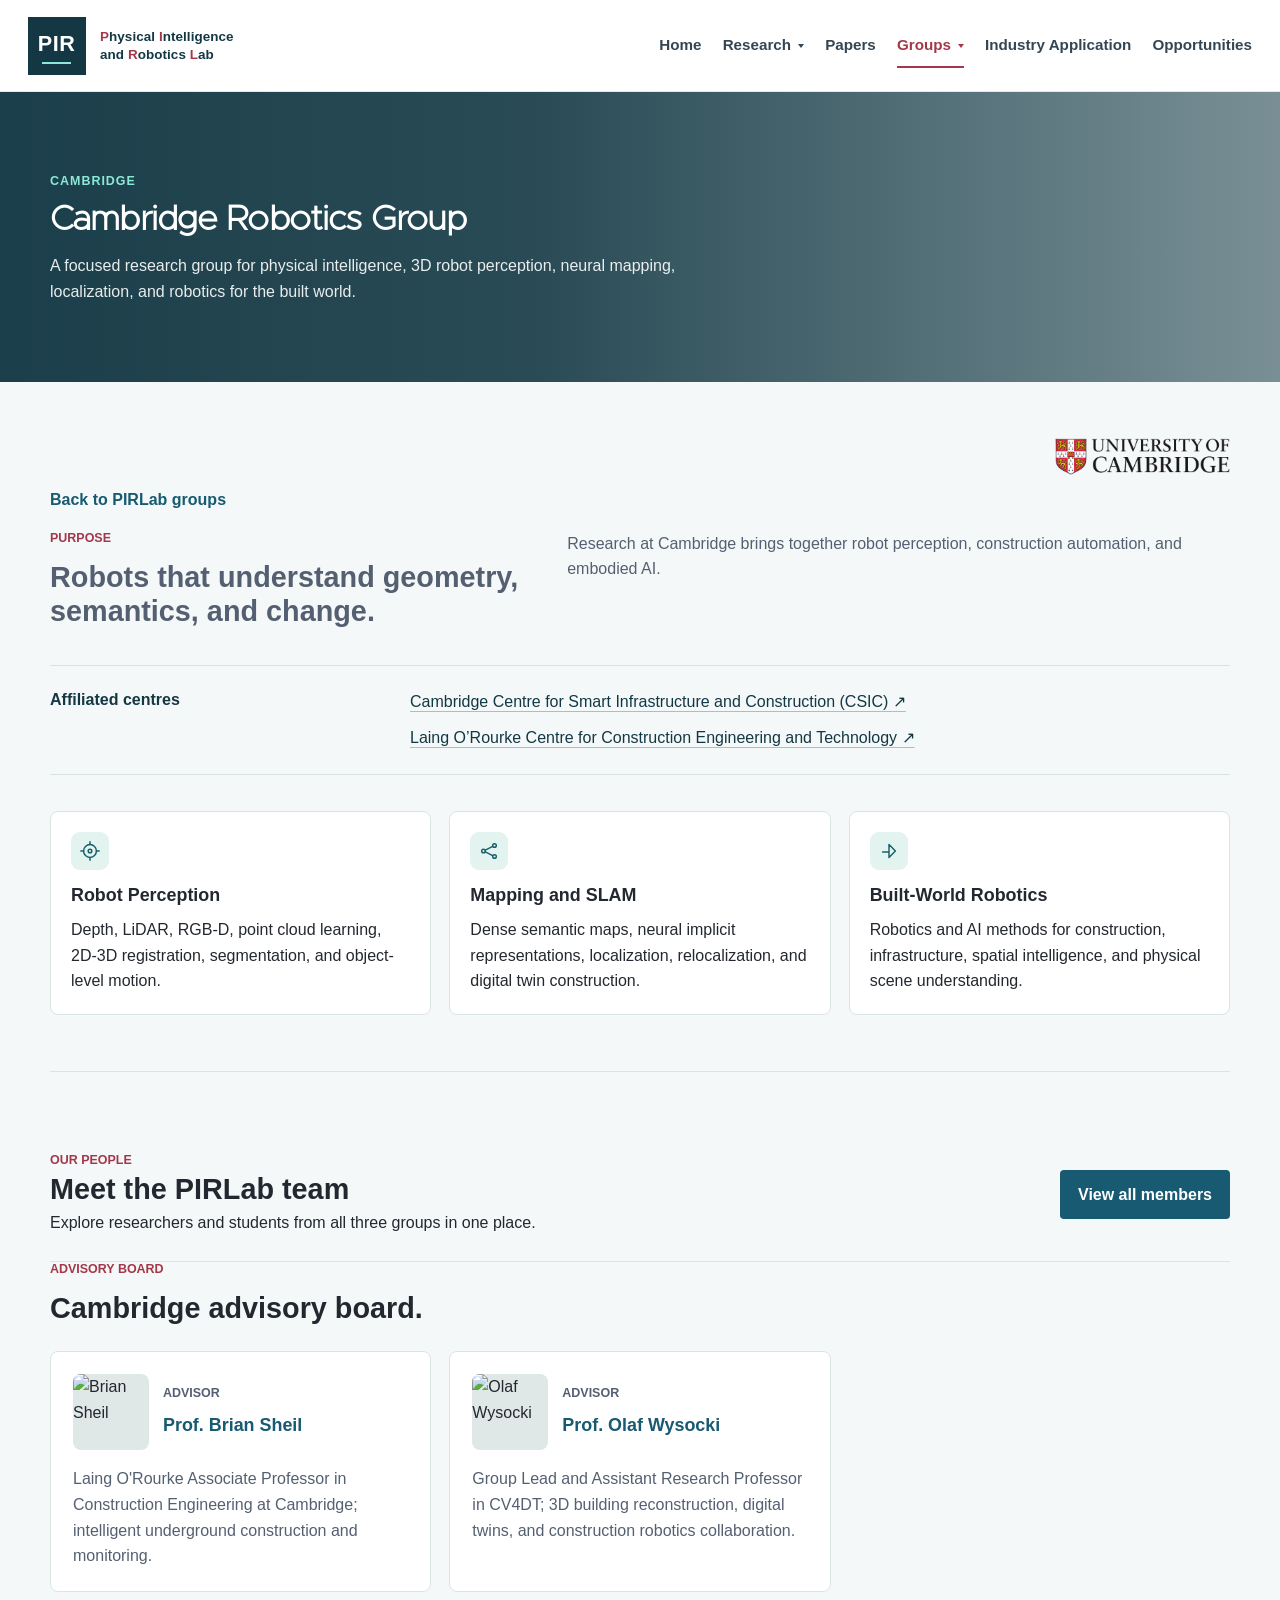
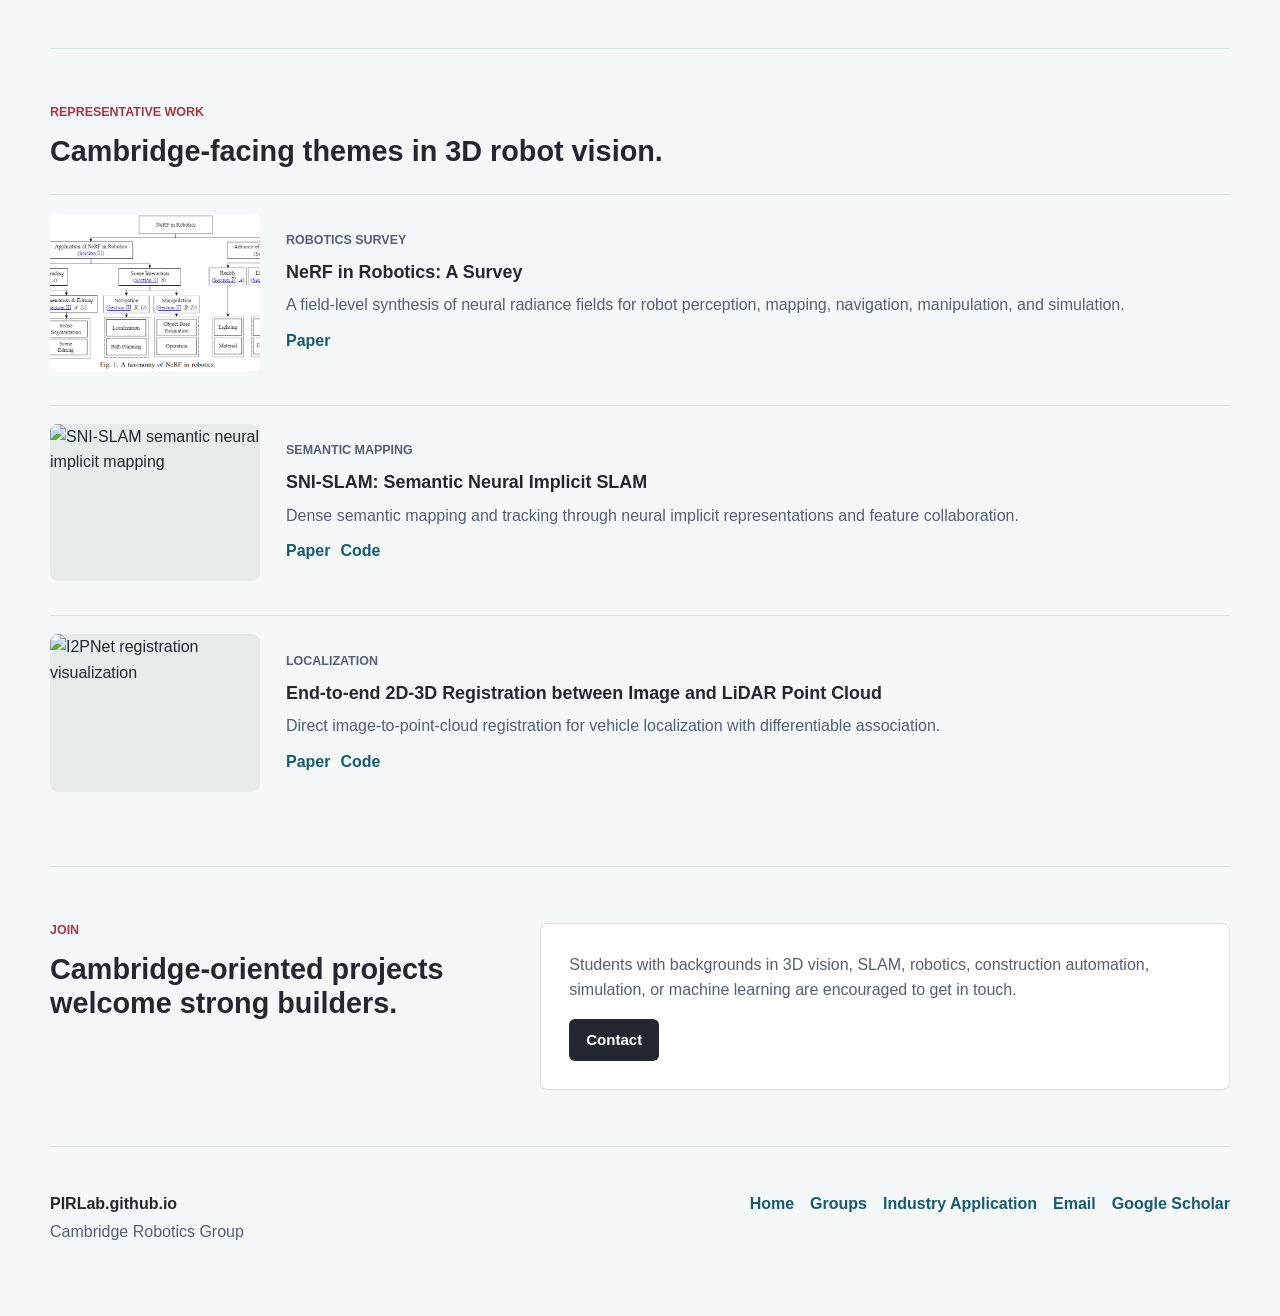
==== commit 185ffd78: "Rename join navigation and remove contact link" ====
--- a/cambridge/index.html
+++ b/cambridge/index.html
@@ -32,14 +32,10 @@
         <div class="nav-menu">
           <a href="../groups/index.html">Overview</a>
           <a href="../groups/index.html#people">Our People</a>
-          <a href="../cambridge/index.html">Cambridge Robotics Group</a>
-          <a href="../ireland/index.html">Cambridge-Ireland Research Group</a>
-          <a href="../sjtu/index.html">SJTU Research Group</a>
         </div>
       </details>
       <a href="../industry/index.html">Industry Application</a>
-      <a href="../join/index.html">Join</a>
-      <a href="../contact/index.html">Contact</a>
+      <a href="../join/index.html">Opportunities</a>
     </nav>
   </header>
 
--- a/site.css
+++ b/site.css
@@ -1300,6 +1300,7 @@
 .facilities-grid { display: grid; grid-template-columns: repeat(3, minmax(0, 1fr)); gap: 24px 18px; }
 .facilities-grid figure { margin: 0; }
 .facilities-grid img { display: block; width: 100%; height: 260px; object-fit: cover; border-radius: 8px; }
+.facilities-grid img.facility-image-contained { object-fit: contain; background: #e5ecea; }
 .facilities-grid figcaption { padding-top: 11px; color: #53635f; font-size: .9rem; }
 .facilities-note { margin: 22px 0 0; color: #66746f; font-size: .84rem; line-height: 1.5; }
 @media (max-width: 940px) { .facilities-grid { grid-template-columns: repeat(2, minmax(0, 1fr)); } }
@@ -1340,7 +1341,16 @@
 .team-directory-link h2 { margin: 4px 0; }
 .team-directory-link p { margin: 0; }
 .team-directory-link a { flex: none; padding: 12px 18px; color: white; background: #175a71; border-radius: 4px; font-weight: 700; }
+.visitors-grid { display: grid; grid-template-columns: repeat(3, minmax(0, 1fr)); gap: 16px; }
+.visitor-card { display: grid; grid-template-columns: 72px minmax(0, 1fr); align-items: start; gap: 15px; padding: 20px 18px; border-left: 4px solid #183d4c; border-radius: 7px; background: #edf2f2; }
+.visitor-photo { display: block; width: 72px; height: 86px; object-fit: cover; object-position: center 25%; border-radius: 4px; background: #d9e5e3; }
+.visitor-card-header { display: flex; align-items: flex-start; flex-wrap: wrap; gap: 8px 12px; }
+.visitor-card h4 { margin: 0; color: var(--ink); font-size: 1.08rem; line-height: 1.3; }
+.visitor-badges { display: flex; flex-wrap: wrap; gap: 5px; }
+.visitor-copy > p { margin: 11px 0 0; color: var(--muted); font-size: .9rem; line-height: 1.5; }
 @media (max-width: 1000px) { .team-grid { grid-template-columns: repeat(3, minmax(0, 1fr)); } }
+@media (max-width: 1000px) { .visitors-grid { grid-template-columns: repeat(2, minmax(0, 1fr)); } }
 @media (max-width: 700px) { .team-section-heading, .team-directory-link { align-items: flex-start; flex-direction: column; } .team-grid { grid-template-columns: repeat(2, minmax(0, 1fr)); gap: 14px; } .team-person-copy { padding: 14px; } }
 @media (max-width: 520px) { .team-lead-grid .team-person { grid-template-columns: 1fr; } .team-lead-grid .team-portrait { height: auto; } }
+@media (max-width: 520px) { .visitors-grid { grid-template-columns: 1fr; } }
 @media (max-width: 390px) { .team-grid { grid-template-columns: 1fr; } }
